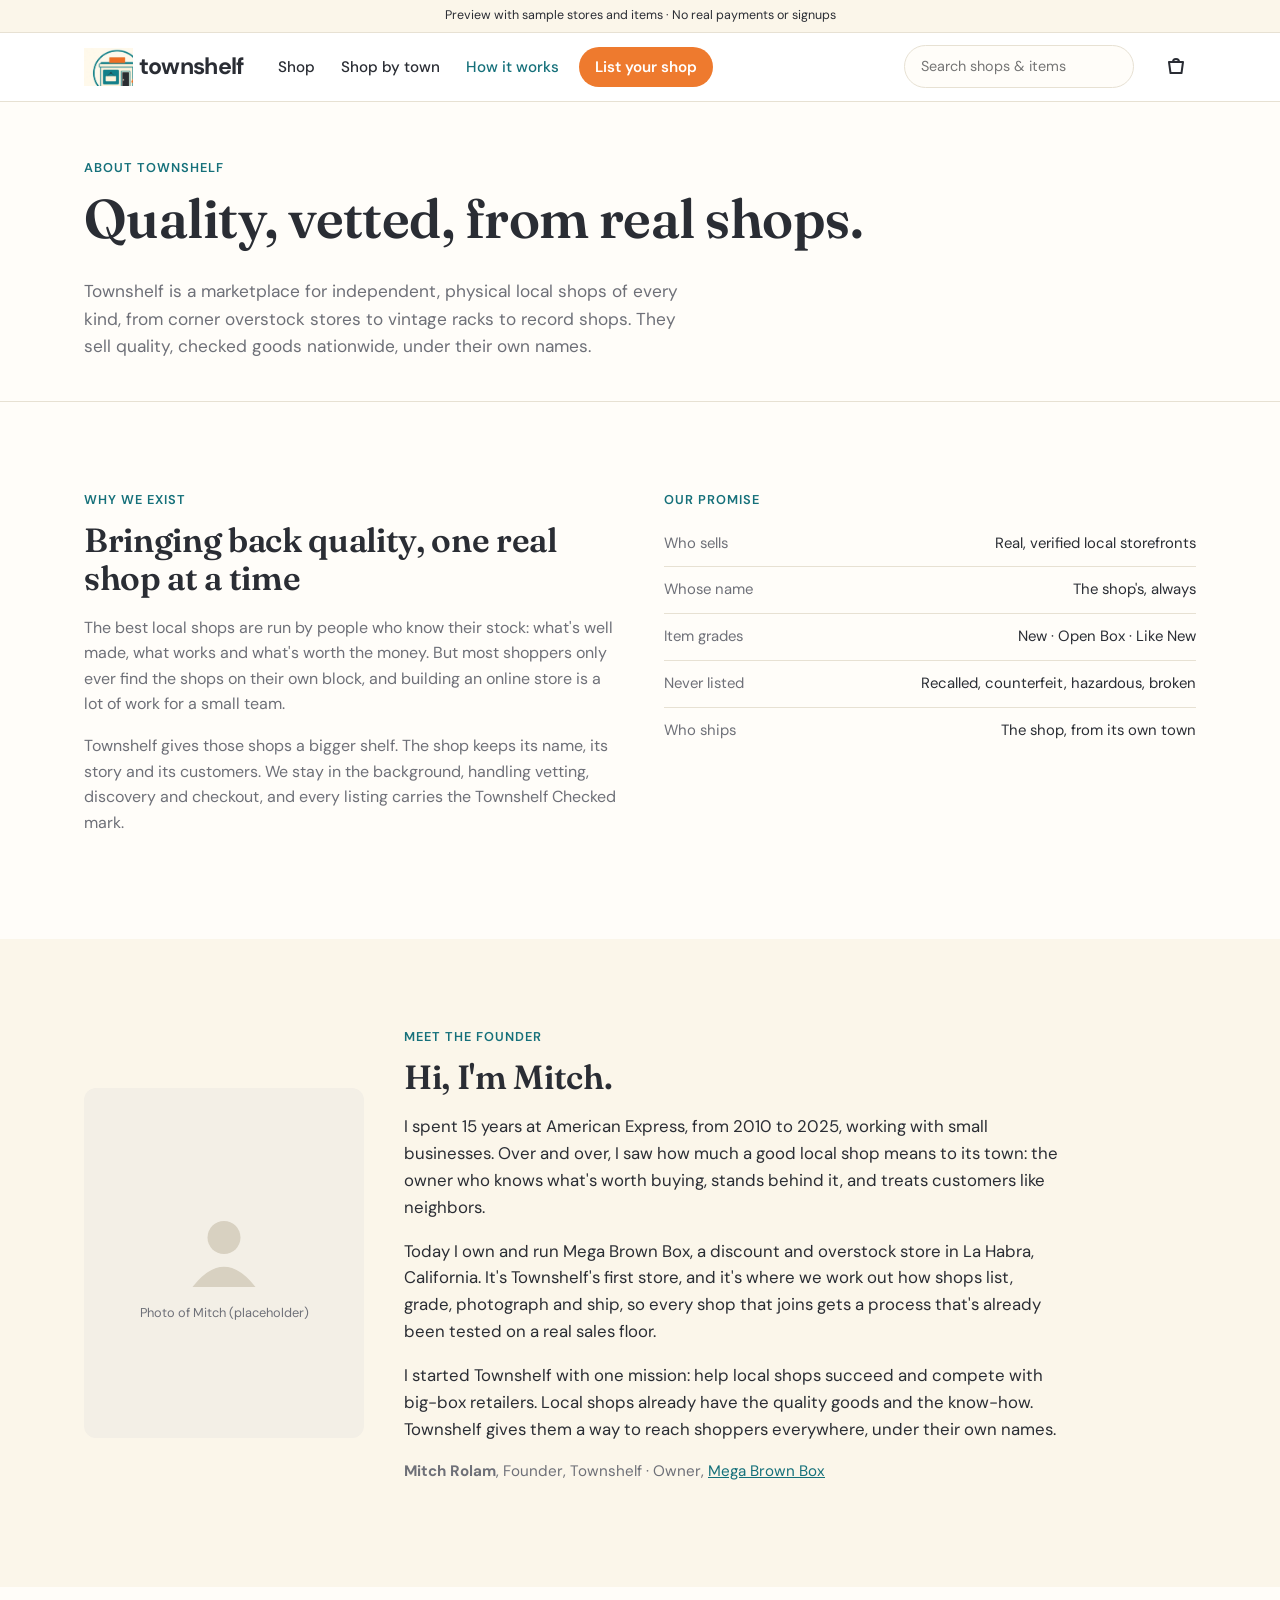
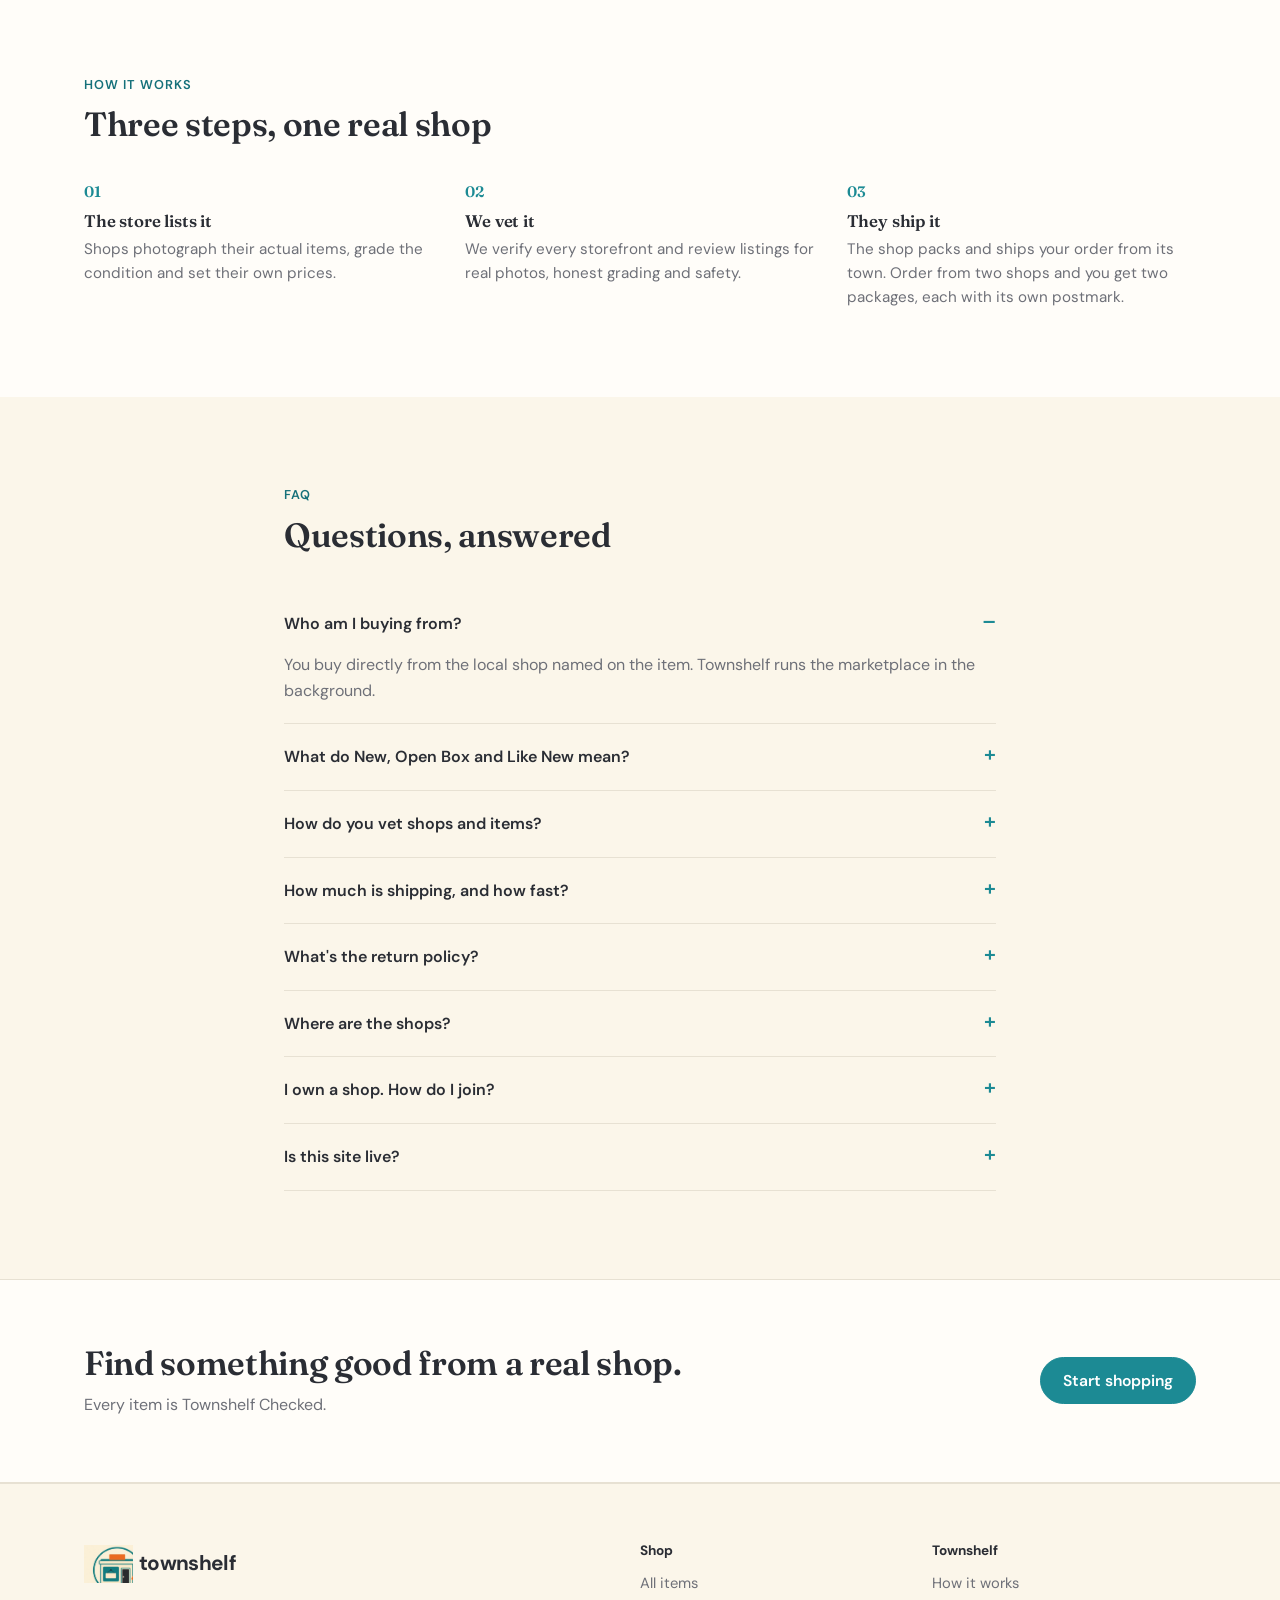
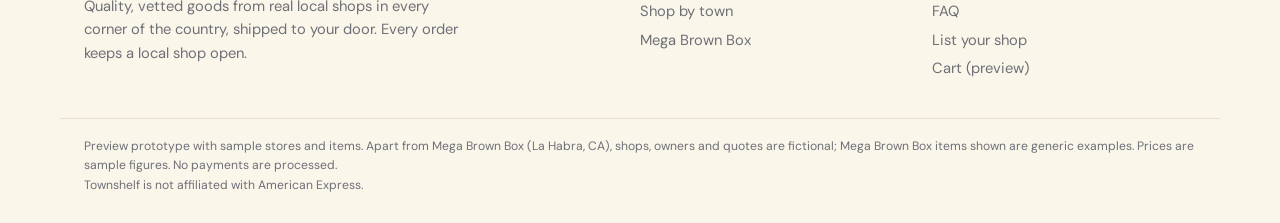
==== about.html @ 615aca7d "Townshelf clickable preview: static site with sample data, engagement features, docs" ====
<!doctype html><html lang="en"><head><title>About & how it works · Townshelf (preview)</title>
<meta charset="utf-8"><meta name="viewport" content="width=device-width,initial-scale=1">
<link rel="icon" href="favicon.png" type="image/png"><link rel="apple-touch-icon" href="assets/apple-touch-icon.png">
<link rel="stylesheet" href="css/style.css">
<script src="data/data.js"></script><script src="js/art.js"></script><script src="js/app.js"></script>
</head><body>
<div id="site-header"></div>
<main>
<div class="page-head"><div class="wrap"><div class="eyebrow">About Townshelf</div><h1>Quality, vetted, from real shops.</h1><p>Townshelf is a marketplace for independent, physical local shops of every kind, from corner overstock stores to vintage racks to record shops. They sell quality, checked goods nationwide, under their own names.</p></div></div>

<section><div class="wrap two-col">
  <div><div class="eyebrow">Why we exist</div><h2>Bringing back quality, one real shop at a time</h2>
  <p class="muted">The best local shops are run by people who know their stock: what's well made, what works and what's worth the money. But most shoppers only ever find the shops on their own block, and building an online store is a lot of work for a small team.</p>
  <p class="muted">Townshelf gives those shops a bigger shelf. The shop keeps its name, its story and its customers. We stay in the background, handling vetting, discovery and checkout, and every listing carries the Townshelf Checked mark.</p></div>
  <div><div class="eyebrow">Our promise</div>
    <ul class="facts">
      <li><span>Who sells</span><span>Real, verified local storefronts</span></li>
      <li><span>Whose name</span><span>The shop's, always</span></li>
      <li><span>Item grades</span><span>New · Open Box · Like New</span></li>
      <li><span>Never listed</span><span>Recalled, counterfeit, hazardous, broken</span></li>
      <li><span>Who ships</span><span>The shop, from its own town</span></li>
    </ul></div>
</div></section>

<section class="sec-cream" id="founder"><div class="wrap founder">
  <div class="founder-photo" role="img" aria-label="Photo placeholder for Mitch Rolam"><svg viewBox="0 0 120 120"><circle cx="60" cy="46" r="22" fill="#D8D1C1"/><path d="M18 112 Q60 58 102 112" fill="#D8D1C1"/></svg><span>Photo of Mitch (placeholder)</span></div>
  <div>
    <div class="eyebrow">Meet the founder</div>
    <h2>Hi, I'm Mitch.</h2>
    <p>I spent 15 years at American Express, from 2010 to 2025, working with small businesses. Over and over, I saw how much a good local shop means to its town: the owner who knows what's worth buying, stands behind it, and treats customers like neighbors.</p>
    <p>Today I own and run Mega Brown Box, a discount and overstock store in La Habra, California. It's Townshelf's first store, and it's where we work out how shops list, grade, photograph and ship, so every shop that joins gets a process that's already been tested on a real sales floor.</p>
    <p>I started Townshelf with one mission: help local shops succeed and compete with big-box retailers. Local shops already have the quality goods and the know-how. Townshelf gives them a way to reach shoppers everywhere, under their own names.</p>
    <p class="sig"><strong>Mitch Rolam</strong>, Founder, Townshelf · Owner, <a href="store.html?id=mega-brown-box">Mega Brown Box</a></p>
  </div>
</div></section>

<section><div class="wrap">
  <div class="sec-head"><div><div class="eyebrow">How it works</div><h2>Three steps, one real shop</h2></div></div>
  <div class="list-grid">
    <div><div class="num">01</div><h3>The store lists it</h3><p>Shops photograph their actual items, grade the condition and set their own prices.</p></div>
    <div><div class="num">02</div><h3>We vet it</h3><p>We verify every storefront and review listings for real photos, honest grading and safety.</p></div>
    <div><div class="num">03</div><h3>They ship it</h3><p>The shop packs and ships your order from its town. Order from two shops and you get two packages, each with its own postmark.</p></div>
  </div>
</div></section>

<section class="sec-cream" id="faq"><div class="wrap narrow">
  <div class="sec-head"><div><div class="eyebrow">FAQ</div><h2>Questions, answered</h2></div></div>
  <div class="faq">
    <details open><summary>Who am I buying from?</summary><p>You buy directly from the local shop named on the item. Townshelf runs the marketplace in the background.</p></details>
    <details><summary>What do New, Open Box and Like New mean?</summary><p><b>New:</b> unused, in original packaging. <b>Open Box:</b> box opened, never or barely used, complete and tested. <b>Like New:</b> returned or gently used, tested and cleaned, with no visible wear.</p></details>
    <details><summary>How do you vet shops and items?</summary><p>Every shop must be a real, physical storefront with a verifiable address and owner. Listings need real photos and honest grading. Recalled, counterfeit, hazardous and broken goods aren't allowed. Detailed verification steps: <span class="placeholder">[process TBD]</span></p></details>
    <details><summary>How much is shipping, and how fast?</summary><p>Each shop ships from its own town. Shipping prices and ship-by windows: <span class="placeholder">[TBD]</span></p></details>
    <details><summary>What's the return policy?</summary><p><span class="placeholder">[Returns policy TBD]</span></p></details>
    <details><summary>Where are the shops?</summary><p>All over the country. Townshelf is built for local shops in every town. We're onboarding our first shops now, starting with Mega Brown Box in La Habra, California.</p></details>
    <details><summary>I own a shop. How do I join?</summary><p>Head to <a href="list-your-shop.html">List your shop</a> and tell us about it. Fees and commission: <span class="placeholder">[pricing TBD]</span></p></details>
    <details><summary>Is this site live?</summary><p>Not yet. This is a clickable preview with sample shops and items. Apart from Mega Brown Box, the shops, owners and quotes are fictional, and Mega Brown Box items shown are generic examples. No payments or signups happen here.</p></details>
  </div>
</div></section>

<div class="cta"><div class="wrap cta-in"><div><h2 style="margin-bottom:.3em">Find something good from a real shop.</h2><p>Every item is Townshelf Checked.</p></div><div><a class="btn btn-primary" href="browse.html">Start shopping</a></div></div></div>
</main>
<div id="site-footer"></div>
<script>TS.chrome("about.html");</script>
</body></html>
---- css/style.css ----
/* Townshelf preview: calm, minimal theme.
   Teal = primary buttons, links, small accents. Orange = restrained accents: Checked mark, postmarks,
   hero accent underline, 'List your shop' CTA, how-we-vet icons/rules. No orange blocks. */
@font-face{font-family:"DM Sans";src:url(../fonts/DMSans.ttf) format("truetype");font-weight:100 1000;font-display:swap}
@font-face{font-family:"Fraunces";src:url(../fonts/Fraunces.ttf) format("truetype");font-weight:100 900;font-display:swap}
@font-face{font-family:"Outfit";src:url(../fonts/Outfit.ttf) format("truetype");font-weight:100 900;font-display:swap}
@font-face{font-family:"Young Serif";src:url(../fonts/YoungSerif.ttf) format("truetype");font-weight:400;font-display:swap}
@font-face{font-family:"Bricolage Grotesque";src:url(../fonts/Bricolage.ttf) format("truetype");font-weight:200 800;font-stretch:75% 100%;font-display:swap}
@font-face{font-family:"Work Sans";src:url(../fonts/WorkSans.ttf) format("truetype");font-weight:100 900;font-display:swap}
:root{--teal:#1C8A94;--teal-d:#15707A;--teal-l:#E7F2F2;--cream:#FBF6EA;--paper:#FFFDF9;--line:#E7E1D3;--orange:#EE7A2E;--ink:#2A2D34;--muted:#6E7078;--r:12px;
  --font-head:"DM Sans",system-ui,sans-serif;--font-body:"DM Sans",system-ui,sans-serif;--head-weight:700;--head-track:-.02em}
html[data-font="2"]{--font-head:"Fraunces",Georgia,serif;--font-body:"DM Sans",system-ui,sans-serif;--head-weight:600;--head-track:-.01em}
html[data-font="3"]{--font-head:"Outfit",system-ui,sans-serif;--font-body:"Work Sans",system-ui,sans-serif;--head-weight:600;--head-track:-.015em}
html[data-font="4"]{--font-head:"Young Serif",Georgia,serif;--head-weight:400;--head-track:-.015em}
html[data-font="5"]{--font-head:"Bricolage Grotesque",system-ui,sans-serif;--head-weight:700;--head-track:-.03em;--head-fvs:"opsz" 96}
html[data-font="6"]{--font-head:"Fraunces",Georgia,serif;--head-weight:650;--head-track:-.01em;--head-fvs:"SOFT" 100,"WONK" 1,"opsz" 144}
h1,h2,h3,.store-quote blockquote,.num,.store-logo.mono{font-variation-settings:var(--head-fvs,normal)}
*{box-sizing:border-box}
html{-webkit-text-size-adjust:100%}
body{margin:0;background:var(--paper);color:var(--ink);font:16px/1.6 var(--font-body)}
body.noscroll{overflow:hidden}
img{max-width:100%;display:block}
a{color:var(--teal-d)}
h1,h2,h3{font-family:var(--font-head);font-weight:var(--head-weight);letter-spacing:var(--head-track);line-height:1.15;margin:0 0 .5em}
h1{font-size:clamp(2rem,5vw,3.4rem)}
h2{font-size:clamp(1.5rem,3vw,2.1rem)}
h3{font-size:1.05rem}
p{margin:0 0 1em}
.wrap{max-width:1160px;margin:0 auto;padding:0 24px}
.narrow{max-width:760px}
.muted{color:var(--muted)}
.small{font-size:.85rem}
.eyebrow{font-size:.8rem;font-weight:600;letter-spacing:.08em;text-transform:uppercase;color:var(--teal-d);margin-bottom:10px}
section{padding:88px 0}
.sec-cream{background:var(--cream)}
.sec-head{display:flex;flex-wrap:wrap;justify-content:space-between;align-items:end;gap:12px 24px;margin-bottom:36px}
.sec-head h2{margin:0}
.sec-head p{margin:.4em 0 0;max-width:560px;color:var(--muted)}
.link-arrow{font-weight:600;text-decoration:none}
.link-arrow:hover{text-decoration:underline}
hr.rule{border:0;border-top:1px solid var(--line);margin:0}

/* banner + header */
.preview-banner{background:var(--cream);color:var(--ink);text-align:center;font-size:.78rem;padding:6px 12px;border-bottom:1px solid var(--line)}
.topbar{background:#fff;border-bottom:1px solid var(--line);position:sticky;top:0;z-index:40}
.topbar-in{display:flex;align-items:center;gap:22px;height:68px}
.brand{display:flex;align-items:center;gap:6px;text-decoration:none;color:var(--ink);font:700 1.45rem/1 "DM Sans",sans-serif;letter-spacing:-.03em}
.brand img{height:38px;width:auto;mix-blend-mode:multiply}
.mainnav{display:flex;gap:2px}
.mainnav a{color:var(--ink);text-decoration:none;font-weight:500;padding:8px 12px;border-radius:8px;font-size:.95rem}
.mainnav a:hover,.mainnav a.active{color:var(--teal-d)}
.topsearch{margin-left:auto}
.topsearch input{border:1px solid var(--line);border-radius:999px;padding:9px 16px;font:inherit;font-size:.9rem;background:var(--paper);width:230px}
.cartbtn{position:relative;color:var(--ink);display:flex;padding:8px}
.cart-count{position:absolute;top:1px;right:-1px;background:var(--teal);color:#fff;font-size:.68rem;font-weight:700;min-width:18px;height:18px;border-radius:9px;display:flex;align-items:center;justify-content:center}
.menubtn{display:none;background:none;border:0;padding:8px;cursor:pointer}
.menubtn span{display:block;width:22px;height:2px;background:var(--ink);margin:5px 0}
@media (max-width:980px){
  .topsearch{display:none}.menubtn{display:block}.cartbtn{margin-left:auto}
  .mainnav{display:none;position:absolute;top:68px;left:0;right:0;background:#fff;flex-direction:column;padding:8px 24px 16px;border-bottom:1px solid var(--line)}
  .mainnav.open{display:flex}
}

/* buttons, tags, marks */
.btn{display:inline-flex;align-items:center;justify-content:center;gap:8px;font:600 .98rem var(--font-body);padding:12px 22px;border-radius:999px;border:1px solid var(--ink);text-decoration:none;cursor:pointer;color:var(--ink);background:transparent;transition:background .15s,color .15s}
.btn:hover{background:var(--ink);color:#fff}
.btn-primary{background:var(--teal);border-color:var(--teal);color:#fff}
.btn-primary:hover{background:var(--teal-d);border-color:var(--teal-d)}
.btn-ghost{border-color:var(--line)}
.btn-ghost:hover{background:var(--cream);color:var(--ink)}
.btn[disabled]{opacity:.45;cursor:not-allowed}
.tag{display:inline-block;font-size:.72rem;color:var(--muted);border:1px solid var(--line);border-radius:6px;padding:1px 7px;margin:0 4px 0 0;vertical-align:middle;background:#fff}
.store-card .tag{margin-top:10px;align-self:flex-start}
.cond{display:inline-block;font-size:.72rem;font-weight:600;color:var(--ink);border:1px solid #CFC8B8;border-radius:6px;padding:1px 7px;margin:0 4px 0 0;vertical-align:middle;background:#fff;letter-spacing:.02em}
.verified{font-size:.85rem;color:var(--muted)}
.verified::before{content:"✓ ";color:var(--teal);font-weight:700}
.tchecked{display:inline-flex;align-items:center;gap:6px;font-weight:600;font-size:.85rem;color:var(--ink);white-space:nowrap;vertical-align:middle}
.tchecked.sm{font-size:.75rem;gap:5px;margin-top:8px}
.store-card-foot .tchecked.sm{margin-top:0}
.ships-from{display:inline-flex;align-items:center;gap:5px;font-size:.8rem;color:var(--muted)}
.placeholder{background:#FFF7D6;border:1px dashed #C9A72C;border-radius:4px;padding:0 6px;font-size:.85em;color:#6A5500;white-space:nowrap}

/* hero */
.hero{padding:72px 0 88px}
.hero-grid{display:grid;gap:44px;align-items:center}
@media (min-width:900px){.hero-grid{grid-template-columns:1fr 1fr}}
.hero-kicker{display:inline-flex;align-items:center;gap:8px;font-weight:600;font-size:.95rem;margin-bottom:18px}
.hero .lead{font-size:1.15rem;color:var(--muted);max-width:500px;margin-bottom:28px}
.hero .btns{display:flex;flex-wrap:wrap;gap:14px;align-items:center}
.hero-photos{display:grid;grid-template-columns:1.3fr 1fr;grid-template-rows:1fr 1fr;gap:12px;aspect-ratio:5/4}
.hero-photos>*{border-radius:var(--r);overflow:hidden;display:block;position:relative;background:#F3EFE6}
.hero-photos>*:first-child{grid-row:1/3}
.hp-slot{transition:opacity .45s ease}
.hp-slot.fade{opacity:0}
.hp-tile{display:block;width:100%;height:100%;position:relative}
.hero-photos .art{width:100%;height:100%;object-fit:cover}
.hero-photos a span{position:absolute;left:10px;bottom:10px;background:rgba(255,255,255,.92);font-size:.75rem;padding:3px 9px;border-radius:999px;color:var(--ink)}
.caption{font-size:.75rem;color:var(--muted);margin-top:8px}

/* vet */
.vet-flow{display:flex;flex-wrap:wrap;gap:8px 12px;align-items:center;font-weight:600;margin:0 0 36px;color:var(--ink)}
.vet-flow i{font-style:normal;color:var(--muted);font-weight:400}
.vet-grid{display:grid;gap:32px}
@media (min-width:700px){.vet-grid{grid-template-columns:repeat(2,1fr)}}
@media (min-width:1000px){.vet-grid{grid-template-columns:repeat(4,1fr)}}
.vet svg{width:28px;height:28px;margin-bottom:12px}
.vet h3{margin-bottom:.35em}
.vet p{color:var(--muted);font-size:.95rem;margin:0}
.fine{font-size:.85rem;color:var(--muted);margin-top:32px}

/* grids + cards */
.grid{display:grid;gap:28px 20px;grid-template-columns:repeat(2,1fr)}
@media (min-width:760px){.grid{grid-template-columns:repeat(3,1fr)}}
@media (min-width:1060px){.grid.g4{grid-template-columns:repeat(4,1fr)}}
.item-card{text-decoration:none;color:var(--ink);display:flex;flex-direction:column}
.item-img{border-radius:var(--r);overflow:hidden;background:#F3EFE6}
.item-img .art{width:100%;aspect-ratio:1;display:block;transition:transform .3s}
.item-card:hover .art{transform:scale(1.03)}
.item-body{padding:12px 2px 0}
.item-meta{min-height:22px}
.item-body h3{font-family:var(--font-body);font-size:.95rem;font-weight:600;letter-spacing:0;margin:.4em 0 .2em;line-height:1.35}
.item-card:hover h3{color:var(--teal-d)}
.item-store{font-size:.82rem;color:var(--muted)}
.item-price{font-weight:600;margin-top:4px}
.item-price small{font-weight:400;font-size:.72rem;color:var(--muted)}
.store-grid{display:grid;gap:20px}
@media (min-width:700px){.store-grid{grid-template-columns:repeat(2,1fr)}}
@media (min-width:1060px){.store-grid{grid-template-columns:repeat(3,1fr)}}
.store-card{background:#fff;border:1px solid var(--line);border-radius:var(--r);padding:22px;text-decoration:none;color:var(--ink);display:flex;flex-direction:column;transition:border-color .15s}
.store-card:hover{border-color:var(--teal)}
.store-card-top{display:flex;gap:14px;align-items:center;margin-bottom:12px}
.store-card h3{margin:0 0 2px}
.store-card p{color:var(--muted);font-size:.95rem;margin-bottom:14px}
.store-card-foot{margin-top:auto;display:flex;justify-content:space-between;align-items:center}
.store-logo{border-radius:50%;object-fit:cover;background:#fff;flex:none;border:1px solid var(--line)}
.store-logo.mono{display:inline-flex;align-items:center;justify-content:center;background:var(--cream);color:var(--ink);font-weight:700;font-family:var(--font-head)}

/* map */
.map-wrap{display:grid;gap:36px;align-items:center}
@media (min-width:960px){.map-wrap{grid-template-columns:1.7fr 1fr}}
.usmap{width:100%;height:auto;overflow:visible}
.usmap .soon{fill:#D8D1C1}
.usmap .pin:hover path{fill:var(--teal-d)}
.pin-town{font:500 15px var(--font-body);fill:var(--ink)}
.town-list{display:flex;flex-wrap:wrap;gap:8px;margin-top:16px}
.town-chip{font-size:.88rem;border:1px solid var(--line);border-radius:999px;padding:6px 14px;text-decoration:none;color:var(--ink);background:#fff}
.town-chip:hover{border-color:var(--teal);color:var(--teal-d)}
.near-form{display:flex;gap:8px;margin:18px 0 6px;flex-wrap:wrap}
.near-form input{flex:1;min-width:150px;border:1px solid var(--line);border-radius:999px;padding:11px 16px;font:inherit;background:#fff}
.legend{font-size:.8rem;color:var(--muted);margin-top:14px}
.legend i{display:inline-block;width:9px;height:9px;border-radius:50%;background:#D8D1C1;margin-right:6px}
@media (max-width:640px){.pin-town{font-size:26px}}

/* founder */
.founder{display:grid;gap:40px;align-items:center}
@media (min-width:820px){.founder{grid-template-columns:280px 1fr}}
.founder-photo{width:100%;max-width:280px;aspect-ratio:4/5;border-radius:var(--r);background:#F3EFE6;display:flex;flex-direction:column;align-items:center;justify-content:center;gap:10px;margin:0 auto}
.founder-photo svg{width:90px}
.founder-photo span{font-size:.8rem;color:var(--muted);text-align:center}
.founder p{font-size:1.05rem;max-width:660px}
.sig{font-size:.95rem!important;color:var(--muted)}

/* CTA */
.cta{border-top:1px solid var(--line);border-bottom:1px solid var(--line);padding:64px 0}
.cta-in{display:grid;gap:24px;align-items:center}
@media (min-width:860px){.cta-in{grid-template-columns:1.5fr auto}}
.cta p{color:var(--muted);margin:0}

/* chat (small) */
.chat{border:1px solid var(--line);border-radius:var(--r);max-width:520px;background:#fff;padding:16px 18px}
.chat-head{display:flex;justify-content:space-between;align-items:center;gap:10px;margin-bottom:10px;font-weight:600;font-size:.95rem}
.soon-pill{font-size:.7rem;font-weight:600;color:var(--muted);border:1px solid var(--line);border-radius:999px;padding:2px 9px}
.chat-input{display:flex;gap:8px}
.chat-input input{flex:1;border:1px solid var(--line);border-radius:999px;padding:9px 14px;font:inherit;font-size:.9rem;background:var(--paper)}
.chat .btn{padding:8px 16px;font-size:.88rem}

/* page header */
.page-head{padding:56px 0 40px;border-bottom:1px solid var(--line)}
.page-head p{color:var(--muted);max-width:620px;margin:0;font-size:1.08rem}

/* browse */
.browse{display:grid;gap:32px;padding:40px 0 88px}
@media (min-width:900px){.browse{grid-template-columns:230px 1fr}}
.filters{align-self:start}
@media (min-width:900px){.filters{position:sticky;top:96px}}
.filters label{display:block;font-weight:600;font-size:.82rem;margin:16px 0 6px}
.filters label:first-child{margin-top:0}
.filters select,.filters input[type=search]{width:100%;padding:9px 11px;border:1px solid var(--line);border-radius:8px;font:inherit;font-size:.92rem;background:#fff}
.filters .checks label{font-weight:400;display:flex;gap:8px;align-items:center;margin:6px 0;font-size:.92rem}
.result-bar{display:flex;justify-content:space-between;align-items:center;margin-bottom:20px;gap:10px;flex-wrap:wrap}
.empty{border:1px dashed var(--line);border-radius:var(--r);padding:40px;text-align:center}

/* store page */
.store-head{padding:56px 0 44px;border-bottom:1px solid var(--line)}
.store-head-in{display:grid;gap:24px;align-items:center}
@media (min-width:800px){.store-head-in{grid-template-columns:auto 1fr auto}}
.store-head h1{margin:.1em 0 .25em}
.store-head .loc{color:var(--muted);font-size:.95rem}
.store-head .marks{display:flex;flex-wrap:wrap;gap:16px;align-items:center;margin-top:6px}
.store-head .postmark{width:150px}
.store-cols{display:grid;gap:48px;padding-top:56px;padding-bottom:24px}
@media (min-width:900px){.store-cols{grid-template-columns:1.3fr 1fr}}
.store-quote{border-left:3px solid var(--teal);padding:4px 0 4px 18px;margin:22px 0}
.store-quote blockquote{margin:0 0 6px;font-family:var(--font-head);font-size:1.2rem;line-height:1.45}
.facts{list-style:none;padding:0;margin:0}
.facts li{display:flex;justify-content:space-between;gap:14px;padding:11px 0;border-bottom:1px solid var(--line);font-size:.93rem}
.facts li:last-child{border:0}
.facts span:first-child{color:var(--muted)}
.store-photos{display:grid;grid-template-columns:repeat(3,1fr);gap:10px;margin-top:24px}
.store-photos div{aspect-ratio:4/3;border-radius:10px;background:#F3EFE6;display:flex;align-items:center;justify-content:center;text-align:center;font-size:.75rem;color:var(--muted);padding:6px}

/* item page */
.crumbs{font-size:.85rem;padding:20px 0 24px;color:var(--muted)}
.crumbs a{color:var(--muted)}
.item-layout{display:grid;gap:48px;padding-bottom:88px}
@media (min-width:900px){.item-layout{grid-template-columns:1.1fr 1fr}.item-layout>div:first-child{position:sticky;top:96px;align-self:start}}
.gallery-main{position:relative;border-radius:var(--r);overflow:hidden;background:#F3EFE6}
.gallery-main .art{width:100%;aspect-ratio:1;display:block}
.photo-note{position:absolute;left:12px;top:12px;background:rgba(255,255,255,.92);color:var(--muted);font-size:.72rem;padding:3px 10px;border-radius:999px}
.shot-label{position:absolute;left:12px;bottom:12px;background:rgba(255,255,255,.92);font-weight:600;font-size:.75rem;padding:3px 10px;border-radius:999px}
.thumbs{display:grid;grid-template-columns:repeat(5,1fr);gap:8px;margin-top:10px}
.thumbs button{padding:0;border:1px solid transparent;border-radius:8px;overflow:hidden;cursor:pointer;background:#F3EFE6;position:relative;opacity:.75}
.thumbs button.on{opacity:1;border-color:var(--teal);box-shadow:0 0 0 1px var(--teal)}
.thumbs .art{width:100%;aspect-ratio:1;display:block}
.thumbs button small{position:absolute;left:0;right:0;bottom:0;background:rgba(255,255,255,.85);color:var(--ink);font-size:.6rem;padding:1px 0;text-align:center}
.art.v1>*:not(rect:first-child){transform:scaleX(-1);transform-origin:50% 50%}
.art.v3>*:not(rect:first-child){transform:scale(.55) rotate(-8deg);transform-origin:50% 50%}
.art.v4>*:not(rect:first-child){transform:scale(.6) translate(-25%,5%);transform-origin:50% 50%}
.art.v2>*:not(rect:first-child){transform:scale(1.9);transform-origin:40% 45%}
.buy h1{font-size:clamp(1.6rem,3.2vw,2.2rem);margin-top:.35em}
.buy .price{font-size:1.7rem;font-weight:600;margin:.1em 0 .4em}
.buy .price small{font-size:.8rem;color:var(--muted);font-weight:400}
.retail{font-size:.88rem;color:var(--muted);margin-left:10px;font-weight:400}
.cond-explain{font-size:.9rem;color:var(--muted);margin:0 0 14px}
.lt-sec{border-top:1px solid var(--line);padding:18px 0}
.lt-sec h3{font-family:var(--font-body);font-size:.78rem;text-transform:uppercase;letter-spacing:.08em;color:var(--muted);font-weight:600;margin:0 0 10px}
.incl{display:grid;gap:12px}
@media (min-width:520px){.incl{grid-template-columns:1fr 1fr}}
.incl ul{margin:0;padding:0;list-style:none;font-size:.95rem}
.incl li{padding:2px 0}
.incl .yes li::before{content:"✓  ";color:var(--teal)}
.incl .no li::before{content:"–  ";color:var(--muted)}
.sold-by{display:flex;align-items:center;gap:12px;border-top:1px solid var(--line);padding:18px 0;text-decoration:none;color:var(--ink)}
.sold-by small{display:block;color:var(--muted);font-size:.8rem}
.sold-by:hover strong{color:var(--teal-d)}
.ship-row{display:flex;align-items:center;gap:16px}
.ship-row .postmark{width:110px;flex:none}
.support-note{font-size:.88rem;color:var(--muted)}

/* drawer */
.drawer{position:fixed;inset:0;z-index:100;pointer-events:none}
.drawer-scrim{position:absolute;inset:0;background:rgba(42,45,52,.35);opacity:0;transition:.2s}
.drawer-panel{position:absolute;right:0;top:0;bottom:0;width:min(400px,92vw);background:#fff;transform:translateX(100%);transition:.25s;display:flex;flex-direction:column;padding:22px;box-shadow:-8px 0 30px rgba(0,0,0,.08)}
.drawer.open{pointer-events:auto}
.drawer.open .drawer-scrim{opacity:1}
.drawer.open .drawer-panel{transform:none}
.drawer-head{display:flex;justify-content:space-between;align-items:center;font-size:1.05rem}
.drawer-head button{background:none;border:0;font-size:1.2rem;cursor:pointer;color:var(--muted)}
.preview-pill{font-size:.78rem;color:var(--muted);border:1px solid var(--line);border-radius:999px;padding:3px 12px;align-self:flex-start;margin:12px 0}
.drawer-body{flex:1;overflow:auto}
.drawer-foot{display:grid;gap:8px}
.mini-line{display:grid;grid-template-columns:56px 1fr auto;gap:12px;align-items:center;padding:12px 0;border-bottom:1px solid var(--line);font-size:.9rem}
.mini-img{width:56px;height:56px;border-radius:8px;overflow:hidden;background:#F3EFE6}
.mini-img .art{width:100%;height:100%}
.mini-sub{display:flex;justify-content:space-between;padding:14px 0 4px}

/* cart */
.preview-warning{border:1px solid var(--line);background:var(--cream);border-radius:var(--r);padding:12px 16px;font-size:.92rem;margin:28px 0 8px}
.preview-warning strong{color:var(--ink)}
.cart-layout{display:grid;gap:40px;padding-bottom:88px}
@media (min-width:900px){.cart-layout{grid-template-columns:1.5fr 1fr}}
.cart-group{border:1px solid var(--line);border-radius:var(--r);margin-bottom:16px;background:#fff}
.cart-group-head{padding:12px 18px;display:flex;justify-content:space-between;align-items:center;gap:8px;flex-wrap:wrap;border-bottom:1px solid var(--line);font-weight:600;font-size:.92rem}
.cart-line{display:grid;grid-template-columns:72px 1fr auto;gap:14px;padding:16px 18px;align-items:center;border-bottom:1px solid var(--line)}
.cart-line:last-child{border:0}
.cart-line .mini-img{width:72px;height:72px}
.qty{display:inline-flex;align-items:center;border:1px solid var(--line);border-radius:999px;overflow:hidden;margin-top:6px}
.qty button{background:#fff;border:0;width:30px;height:28px;cursor:pointer;font-size:1rem}
.qty span{min-width:26px;text-align:center;font-size:.9rem}
.panel{border:1px solid var(--line);border-radius:var(--r);padding:24px;background:#fff}
.summary .row{display:flex;justify-content:space-between;padding:6px 0;gap:10px}
.summary .total{border-top:1px solid var(--line);margin-top:8px;padding-top:12px;font-weight:600}
.fake-field{display:block;margin:12px 0}
.fake-field span{display:block;font-size:.8rem;font-weight:600;margin-bottom:4px}
.fake-field input{width:100%;border:1px solid var(--line);border-radius:8px;padding:10px;background:#F7F5F0;font:inherit}

/* forms */
.form label{display:block;font-weight:600;font-size:.85rem;margin:16px 0 6px}
.form input,.form select,.form textarea{width:100%;border:1px solid var(--line);border-radius:8px;padding:11px 13px;font:inherit;background:#fff}
.form input:focus,.form select:focus,.form textarea:focus,.filters select:focus,.filters input:focus{outline:2px solid var(--teal);outline-offset:0;border-color:var(--teal)}
.form .row2{display:grid;gap:0 16px}
@media (min-width:600px){.form .row2{grid-template-columns:1fr 1fr}}
.thanks{display:none;padding:24px 0}
.thanks.show{display:block}
.list-grid{display:grid;gap:36px 32px}
@media (min-width:760px){.list-grid{grid-template-columns:repeat(3,1fr)}}
.list-grid h3{margin-bottom:.3em}
.list-grid p{color:var(--muted);margin:0;font-size:.95rem}
.num{font-family:var(--font-head);font-weight:600;color:var(--teal);font-size:.95rem;margin-bottom:8px}
.standards{list-style:none;padding:0;margin:0;display:grid;gap:0 40px}
@media (min-width:760px){.standards{grid-template-columns:1fr 1fr}}
.standards li{display:flex;gap:12px;padding:14px 0;border-bottom:1px solid var(--line)}
.standards li b{display:block;font-weight:600}
.standards li span.t{color:var(--muted);font-size:.93rem}
.standards .ok{color:var(--teal);font-weight:700;flex:none;width:18px}
.standards .no{color:var(--muted);font-weight:700;flex:none;width:18px}
.two-col{display:grid;gap:48px}
@media (min-width:900px){.two-col{grid-template-columns:1fr 1fr}}

/* FAQ */
.faq details{border-bottom:1px solid var(--line);padding:4px 0}
.faq summary{cursor:pointer;font-weight:600;padding:16px 0;list-style:none;display:flex;justify-content:space-between;gap:10px}
.faq summary::-webkit-details-marker{display:none}
.faq summary::after{content:"+";color:var(--teal);font-size:1.3rem;line-height:1}
.faq details[open] summary::after{content:"–"}
.faq details p{color:var(--muted)}

/* footer */
.footer{background:var(--cream);color:var(--ink);padding:56px 0 28px;border-top:1px solid var(--line)}
.footer-grid{display:grid;gap:28px}
@media (min-width:760px){.footer-grid{grid-template-columns:2fr 1fr 1fr}}
.footer h4{margin:0 0 10px;font-size:.85rem}
.footer a{display:block;color:var(--muted);text-decoration:none;margin:5px 0;font-size:.92rem}
.footer a:hover{color:var(--teal-d)}
.footer p{color:var(--muted);font-size:.92rem;max-width:380px}
.footer a.brand-foot{display:flex;color:var(--ink);margin-bottom:12px;font-size:1.3rem}
.footer-note{border-top:1px solid var(--line);margin-top:32px;padding-top:18px;font-size:.76rem;color:var(--muted)}
.drawer:not(.open) .drawer-panel{box-shadow:none}
@media (max-width:819px){.founder-photo{max-width:200px}}

/* restrained orange accents */
.accent{white-space:nowrap;background:linear-gradient(transparent 78%,rgba(238,122,46,.85) 78%,rgba(238,122,46,.85) 90%,transparent 90%);padding:0 .04em}
.btn-orange{background:var(--orange);border-color:var(--orange);color:#fff}
.btn-orange:hover{background:#D9661C;border-color:#D9661C;color:#fff}
.mainnav a.nav-cta{background:var(--orange);color:#fff;border-radius:999px;padding:8px 16px;margin-left:6px;font-weight:600}
.mainnav a.nav-cta:hover,.mainnav a.nav-cta.active{background:#D9661C;color:#fff}
@media (max-width:980px){.mainnav a.nav-cta{align-self:flex-start;margin:6px 0 0}}
.vet{border-top:2px solid var(--orange);padding-top:20px}
.item-card .ships-from{margin-top:2px}

/* ---------- engagement (calm) ---------- */
/* scroll reveal */
.reveal{opacity:0;transform:translateY(14px);transition:opacity .6s ease,transform .6s ease}
.reveal.in{opacity:1;transform:none}
/* hover lift */
.item-card,.store-card,.strip-card{transition:transform .2s ease,box-shadow .2s ease,border-color .15s}
.item-card:hover{transform:translateY(-4px)}
.item-card:hover .item-img{box-shadow:0 10px 24px rgba(42,45,52,.10)}
.store-card:hover,.strip-card:hover{transform:translateY(-3px);box-shadow:0 10px 24px rgba(42,45,52,.08)}
.item-img{transition:box-shadow .2s ease}
/* underline draws in */
.accent{background-size:0% 100%;background-repeat:no-repeat;animation:drawline .9s .35s ease-out forwards}
@keyframes drawline{to{background-size:100% 100%}}
/* category chips */
.chips-row{display:flex;gap:8px;overflow-x:auto;padding:2px 2px 10px;margin:-8px 0 26px;scrollbar-width:thin}
.chip{flex:none;font-size:.88rem;border:1px solid var(--line);border-radius:999px;padding:7px 15px;text-decoration:none;color:var(--ink);background:#fff;transition:border-color .15s,color .15s,background .15s;white-space:nowrap}
.chip:hover{border-color:var(--teal);color:var(--teal-d)}
.chip.on{background:var(--ink);border-color:var(--ink);color:#fff}
/* recently checked strip */
.strip{display:grid;grid-auto-flow:column;grid-auto-columns:minmax(220px,240px);gap:16px;overflow-x:auto;scroll-snap-type:x mandatory;padding:4px 2px 14px;scrollbar-width:thin}
.strip-card{scroll-snap-align:start;background:#fff;border:1px solid var(--line);border-radius:var(--r);overflow:hidden;text-decoration:none;color:var(--ink);display:flex;flex-direction:column}
.strip-img{background:#F3EFE6}
.strip-img .art{width:100%;aspect-ratio:4/3;display:block}
.strip-body{padding:12px 14px 14px}
.strip-date{display:flex;align-items:center;gap:5px;font-size:.72rem;font-weight:600;color:var(--orange);margin-bottom:4px}
.strip-title{font-weight:600;font-size:.9rem;line-height:1.35;margin-bottom:4px;display:-webkit-box;-webkit-line-clamp:2;-webkit-box-orient:vertical;overflow:hidden}
/* shop of the week */
.spotlight{display:grid;gap:40px;align-items:center}
@media (min-width:960px){.spotlight{grid-template-columns:1fr 1.25fr}}
.sp-name{display:flex;gap:14px;align-items:center;margin-bottom:16px}
.sp-text p{color:var(--muted)}
.sp-items{display:grid;grid-template-columns:repeat(3,1fr);gap:16px}
@media (max-width:600px){.sp-items{grid-template-columns:repeat(2,1fr)}.sp-items>*:nth-child(3){display:none}}
/* map pins pulse + mini card */
.map-box{position:relative}
.usmap .pin{cursor:pointer;outline:none}
.usmap .pin .pulse{fill:var(--teal);opacity:0;transform-box:fill-box;transform-origin:center;animation:pinpulse 3.2s ease-out infinite}
.usmap .pin:focus-visible path,.usmap .pin.on path{fill:var(--teal-d)}
.usmap .pin:focus-visible .pin-town,.usmap .pin.on .pin-town{font-weight:700}
@keyframes pinpulse{0%{opacity:.35;transform:scale(.6)}70%{opacity:0;transform:scale(2.6)}100%{opacity:0;transform:scale(2.6)}}
.map-card{position:absolute;z-index:5;width:240px;background:#fff;border:1px solid var(--line);border-radius:var(--r);box-shadow:0 12px 30px rgba(42,45,52,.12);padding:14px 16px;animation:cardin .18s ease-out}
.map-card[hidden]{display:none}
.mc-top{display:flex;gap:10px;align-items:center}
.mc-link{display:block;margin-top:10px;font-weight:600;text-decoration:none}
@keyframes cardin{from{opacity:0;transform:translateY(4px)}to{opacity:1;transform:none}}
/* reduced motion: no animation, everything visible */
@media (prefers-reduced-motion: reduce){
  *,*::before,*::after{animation:none!important;transition:none!important;scroll-behavior:auto!important}
  .reveal{opacity:1!important;transform:none!important}
  .accent{background-size:100% 100%}
  .usmap .pin .pulse{display:none}
}
.browse>*{min-width:0}
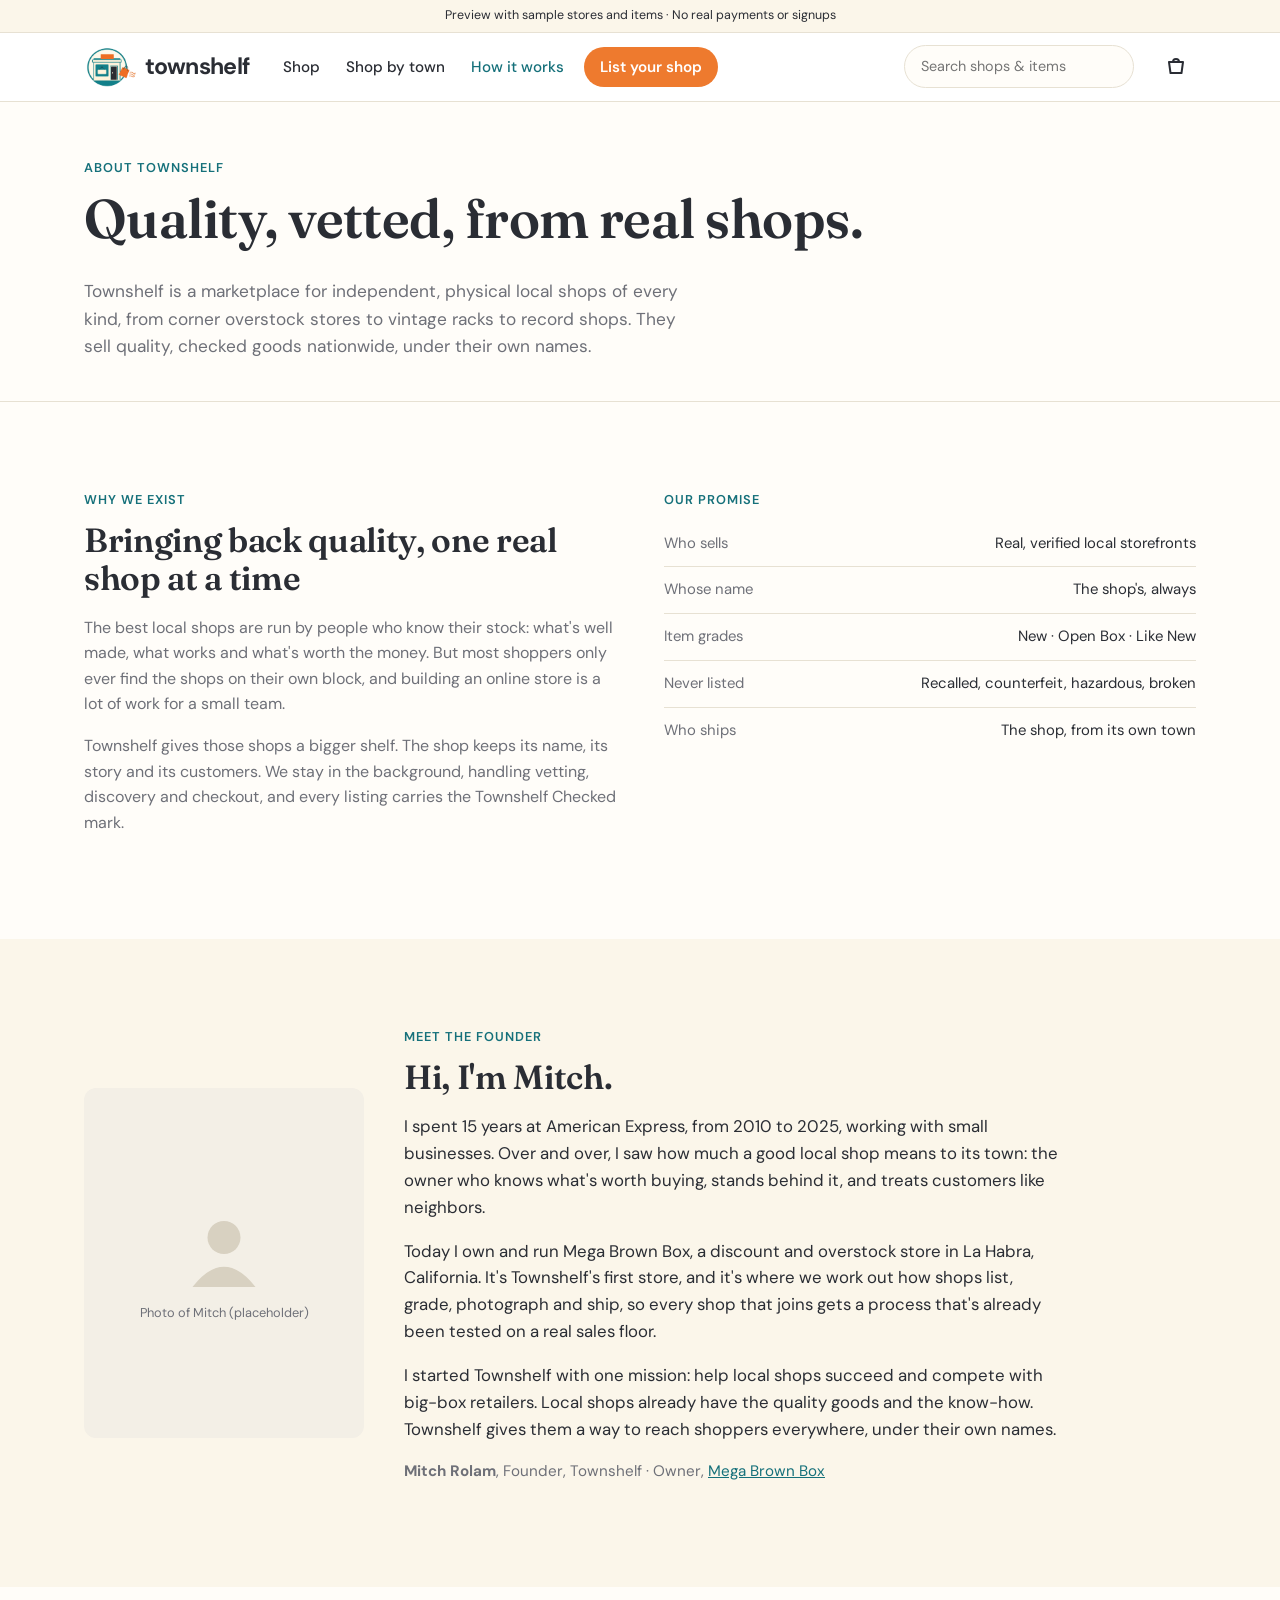
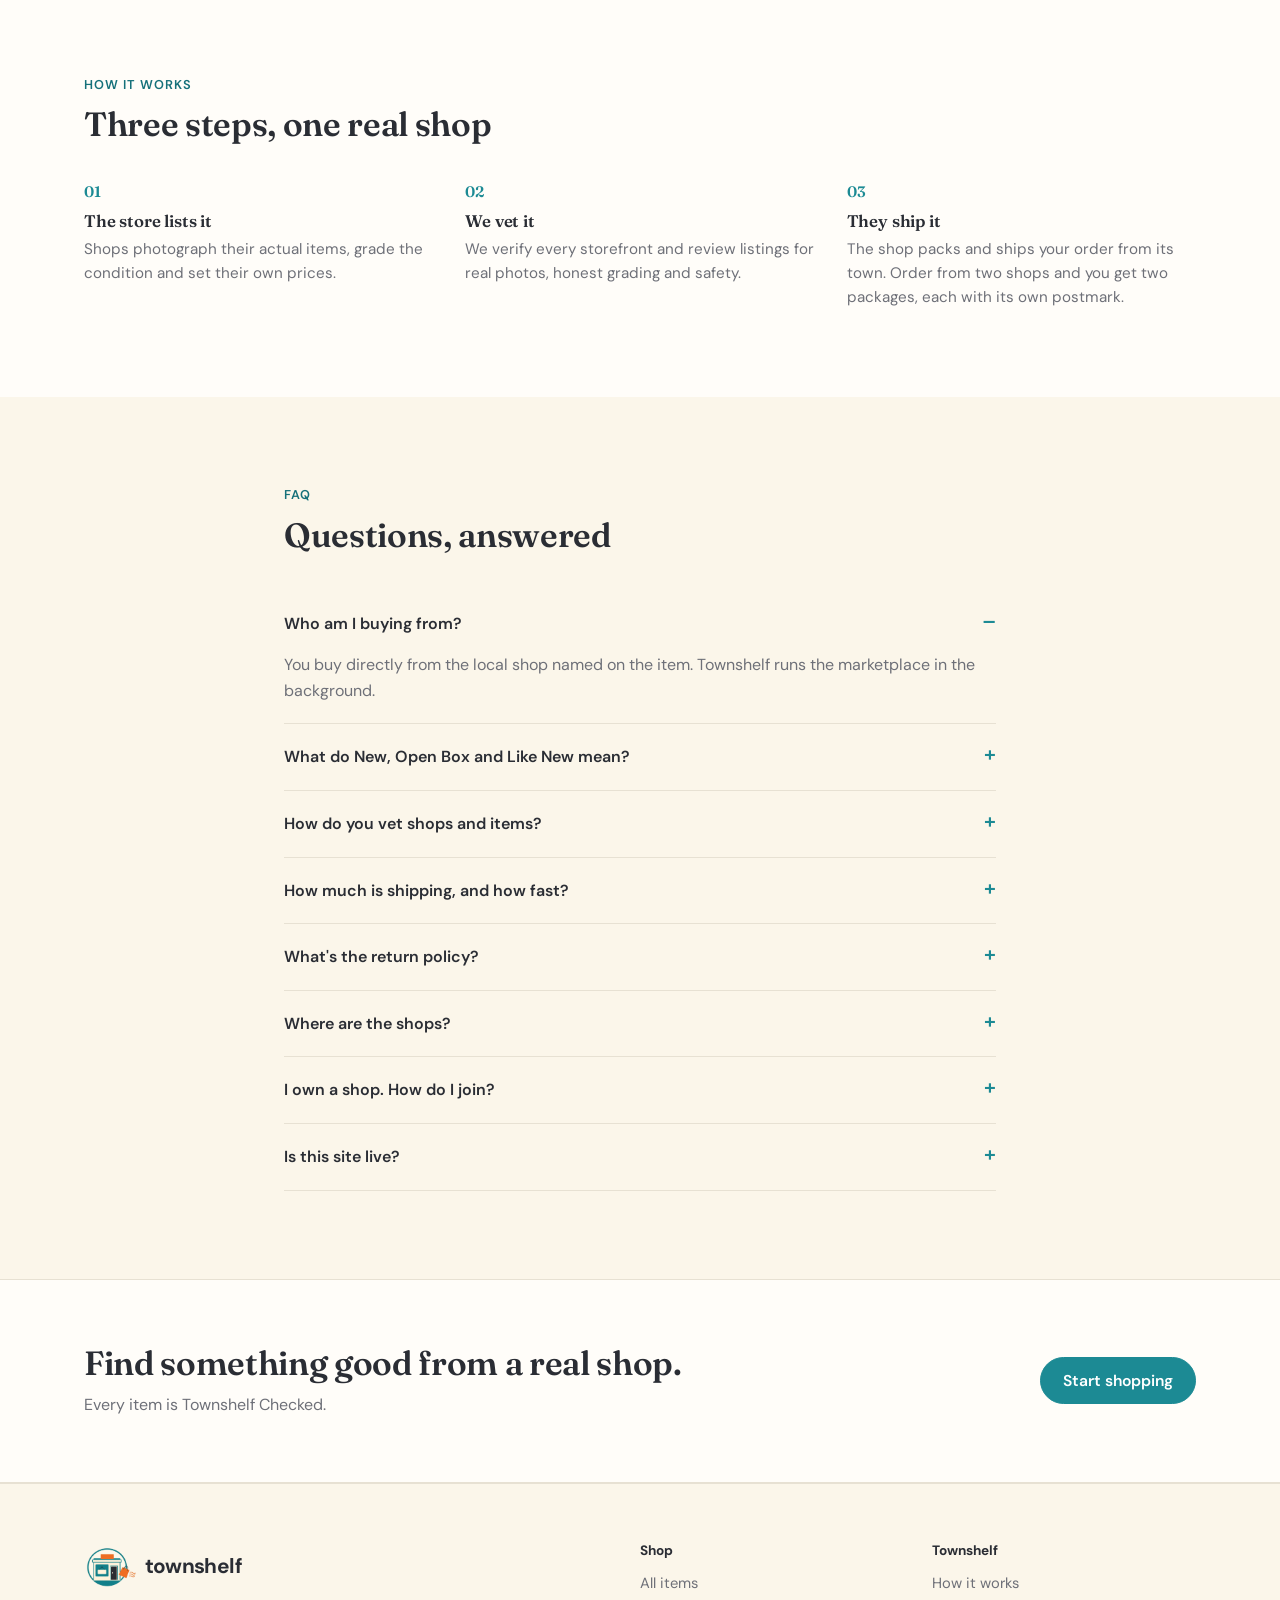
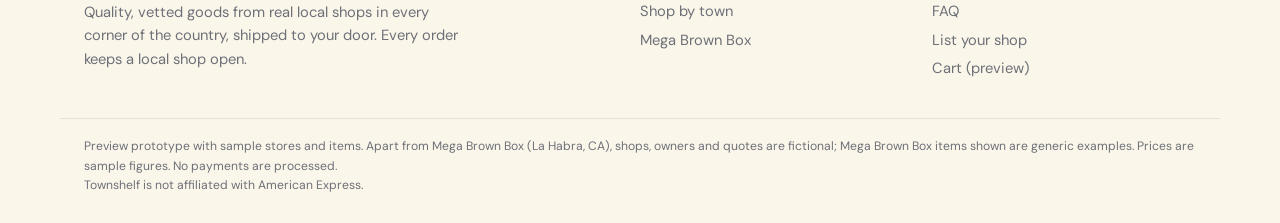
==== commit 89b963fb: "Fix header logo: full uncropped mark with transparent background; regenerate favicons; header check " ====
--- a/about.html
+++ b/about.html
@@ -1,6 +1,6 @@
 <!doctype html><html lang="en"><head><title>About & how it works · Townshelf (preview)</title>
 <meta charset="utf-8"><meta name="viewport" content="width=device-width,initial-scale=1">
-<link rel="icon" href="favicon.png" type="image/png"><link rel="apple-touch-icon" href="assets/apple-touch-icon.png">
+<link rel="icon" href="favicon.png?v=2" type="image/png"><link rel="apple-touch-icon" href="assets/apple-touch-icon.png?v=2">
 <link rel="stylesheet" href="css/style.css">
 <script src="data/data.js"></script><script src="js/art.js"></script><script src="js/app.js"></script>
 </head><body>
--- a/css/style.css
+++ b/css/style.css
@@ -44,8 +44,8 @@
 .preview-banner{background:var(--cream);color:var(--ink);text-align:center;font-size:.78rem;padding:6px 12px;border-bottom:1px solid var(--line)}
 .topbar{background:#fff;border-bottom:1px solid var(--line);position:sticky;top:0;z-index:40}
 .topbar-in{display:flex;align-items:center;gap:22px;height:68px}
-.brand{display:flex;align-items:center;gap:6px;text-decoration:none;color:var(--ink);font:700 1.45rem/1 "DM Sans",sans-serif;letter-spacing:-.03em}
-.brand img{height:38px;width:auto;mix-blend-mode:multiply}
+.brand{display:flex;flex:none;align-items:center;gap:6px;text-decoration:none;color:var(--ink);font:700 1.45rem/1 "DM Sans",sans-serif;letter-spacing:-.03em}
+.brand img{display:block;height:44px;width:auto;max-width:none;flex:none;object-fit:contain;overflow:visible}
 .mainnav{display:flex;gap:2px}
 .mainnav a{color:var(--ink);text-decoration:none;font-weight:500;padding:8px 12px;border-radius:8px;font-size:.95rem}
 .mainnav a:hover,.mainnav a.active{color:var(--teal-d)}
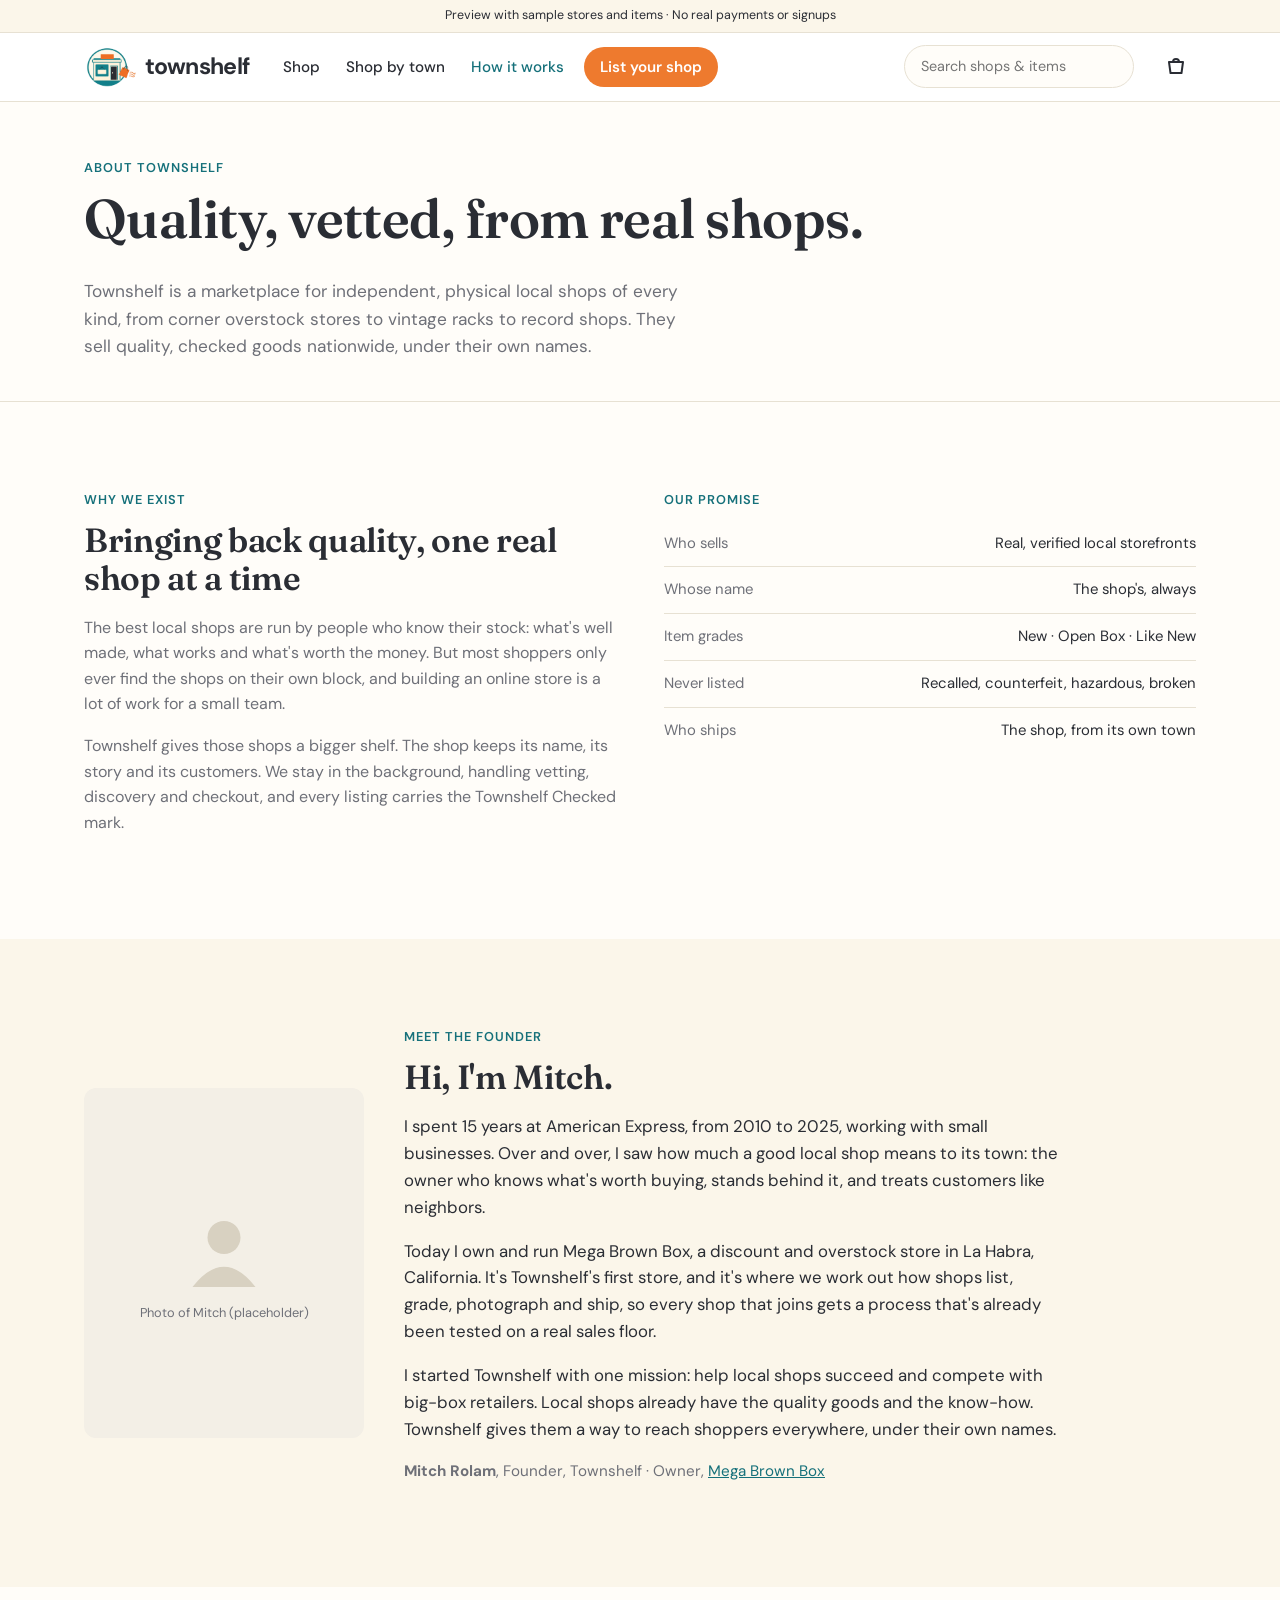
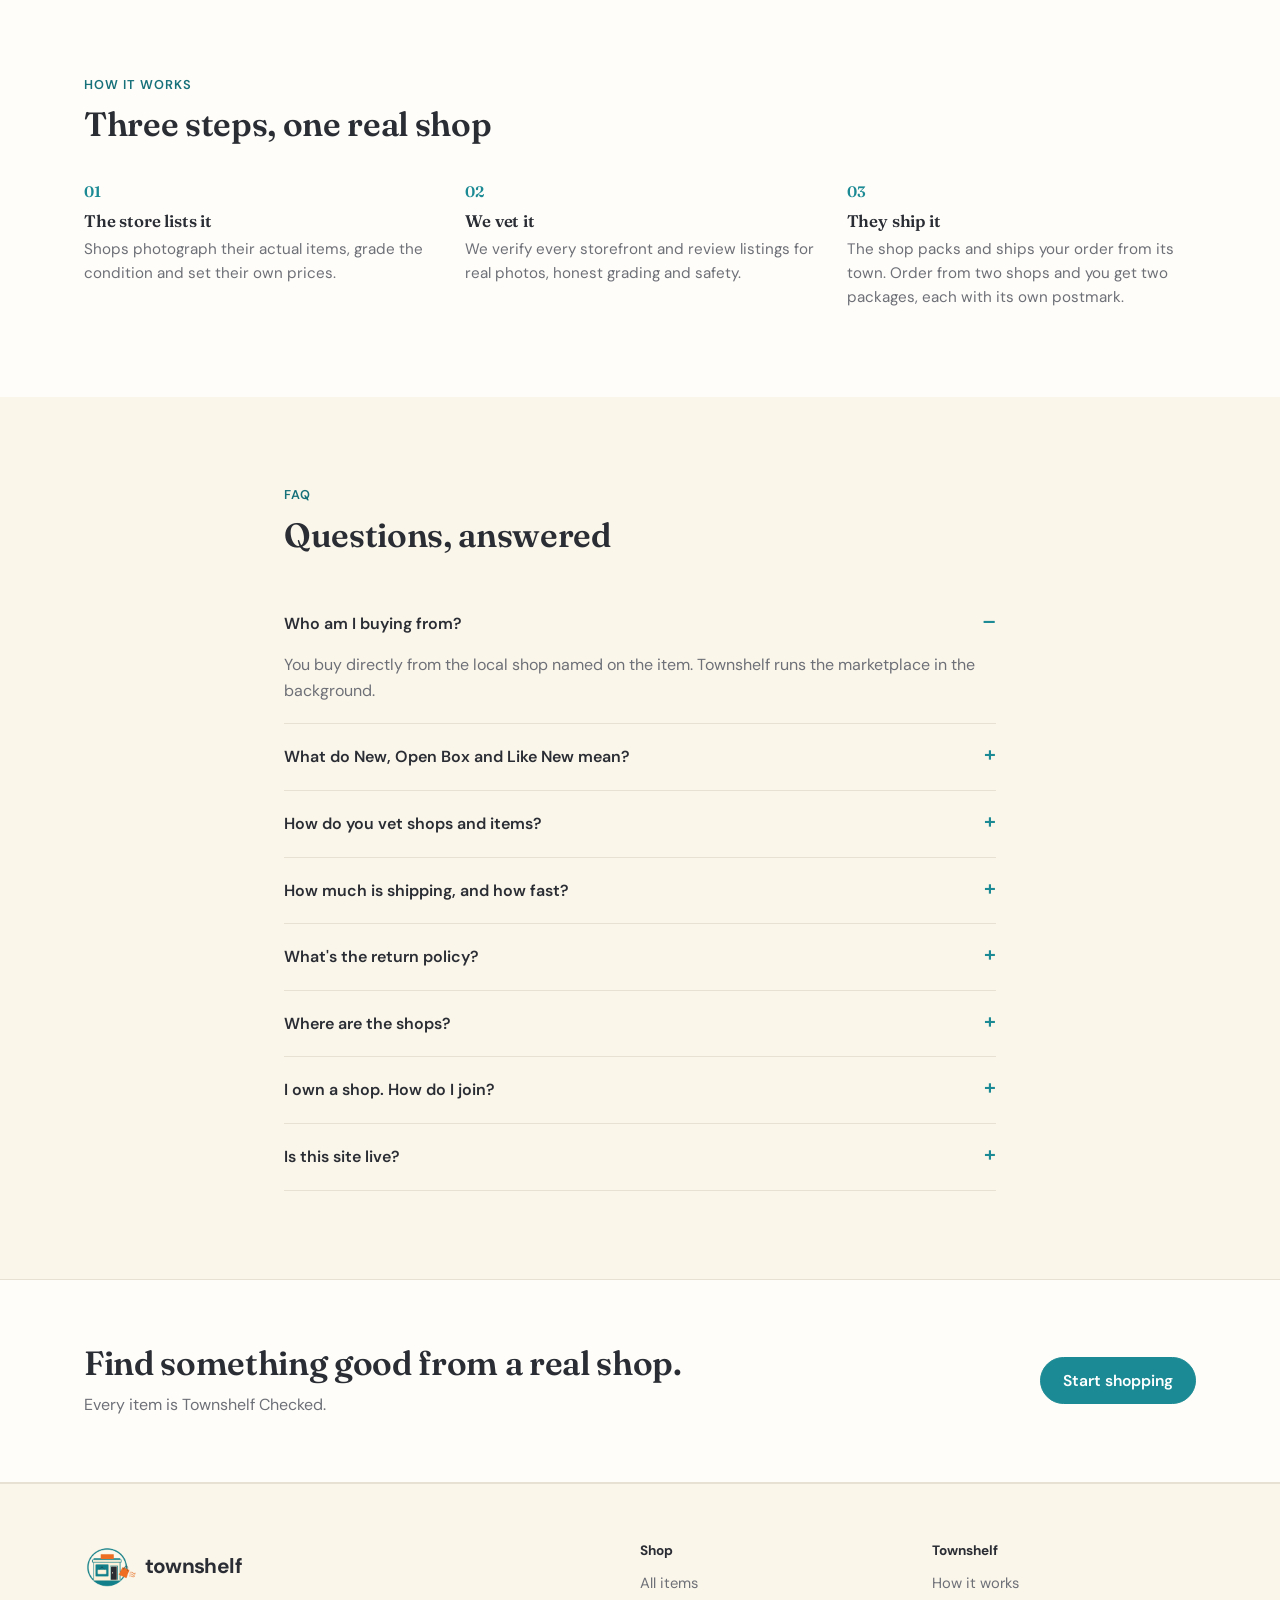
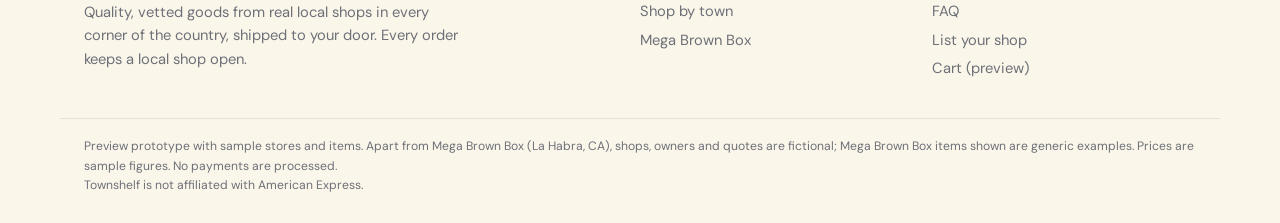
==== commit 6e407246: "Make Townshelf an installable PWA: manifest, icons, offline service worker, update bar, one-time ins" ====
--- a/about.html
+++ b/about.html
@@ -1,8 +1,10 @@
 <!doctype html><html lang="en"><head><title>About & how it works · Townshelf (preview)</title>
 <meta charset="utf-8"><meta name="viewport" content="width=device-width,initial-scale=1">
-<link rel="icon" href="favicon.png?v=2" type="image/png"><link rel="apple-touch-icon" href="assets/apple-touch-icon.png?v=2">
+<link rel="icon" href="favicon.png?v=3" type="image/png"><link rel="apple-touch-icon" href="assets/apple-touch-icon.png?v=3">
+<link rel="manifest" href="manifest.webmanifest"><meta name="theme-color" content="#1C8A94">
+<meta name="mobile-web-app-capable" content="yes"><meta name="apple-mobile-web-app-capable" content="yes"><meta name="apple-mobile-web-app-title" content="Townshelf"><meta name="apple-mobile-web-app-status-bar-style" content="default">
 <link rel="stylesheet" href="css/style.css">
-<script src="data/data.js"></script><script src="js/art.js"></script><script src="js/app.js"></script>
+<script src="data/data.js"></script><script src="js/art.js"></script><script src="js/app.js"></script><script src="js/pwa.js" defer></script>
 </head><body>
 <div id="site-header"></div>
 <main>
--- a/css/style.css
+++ b/css/style.css
@@ -391,3 +391,19 @@
   .usmap .pin .pulse{display:none}
 }
 .browse>*{min-width:0}
+
+/* PWA: install prompt + update bar */
+.btn-sm{padding:7px 14px;font-size:.88rem}
+.pwa-prompt{position:fixed;left:50%;bottom:16px;transform:translateX(-50%);z-index:60;width:min(420px,calc(100% - 24px));display:flex;gap:12px;align-items:flex-start;background:#fff;border:1px solid var(--line);border-radius:16px;box-shadow:0 10px 30px rgba(42,45,52,.14);padding:14px 40px 14px 14px}
+.pwa-prompt img{border-radius:10px;flex:none;border:1px solid var(--line)}
+.pwa-prompt strong{display:block;font-size:.98rem;line-height:1.3}
+.pwa-prompt p{margin:4px 0 0;font-size:.88rem;color:var(--muted)}
+.pwa-prompt p b{color:var(--ink)}
+.pwa-prompt .pwa-install{margin-top:10px}
+.pwa-share{vertical-align:-3px;color:var(--teal-d)}
+.pwa-x{position:absolute;top:6px;right:6px;width:32px;height:32px;border:0;background:none;font-size:1.4rem;line-height:1;color:var(--muted);cursor:pointer;border-radius:8px}
+.pwa-x:hover{background:var(--cream);color:var(--ink)}
+.pwa-anim{opacity:0;transform:translate(-50%,14px);transition:opacity .35s ease,transform .35s ease}
+.pwa-anim.in{opacity:1;transform:translate(-50%,0)}
+.ts-update{position:fixed;left:50%;top:12px;transform:translateX(-50%);z-index:70;display:flex;align-items:center;gap:10px;background:#fff;border:1px solid var(--line);border-radius:999px;box-shadow:0 6px 20px rgba(42,45,52,.12);padding:6px 6px 6px 16px;font-size:.9rem;width:max-content;max-width:calc(100% - 24px)}
+.ts-update .pwa-x{position:static}
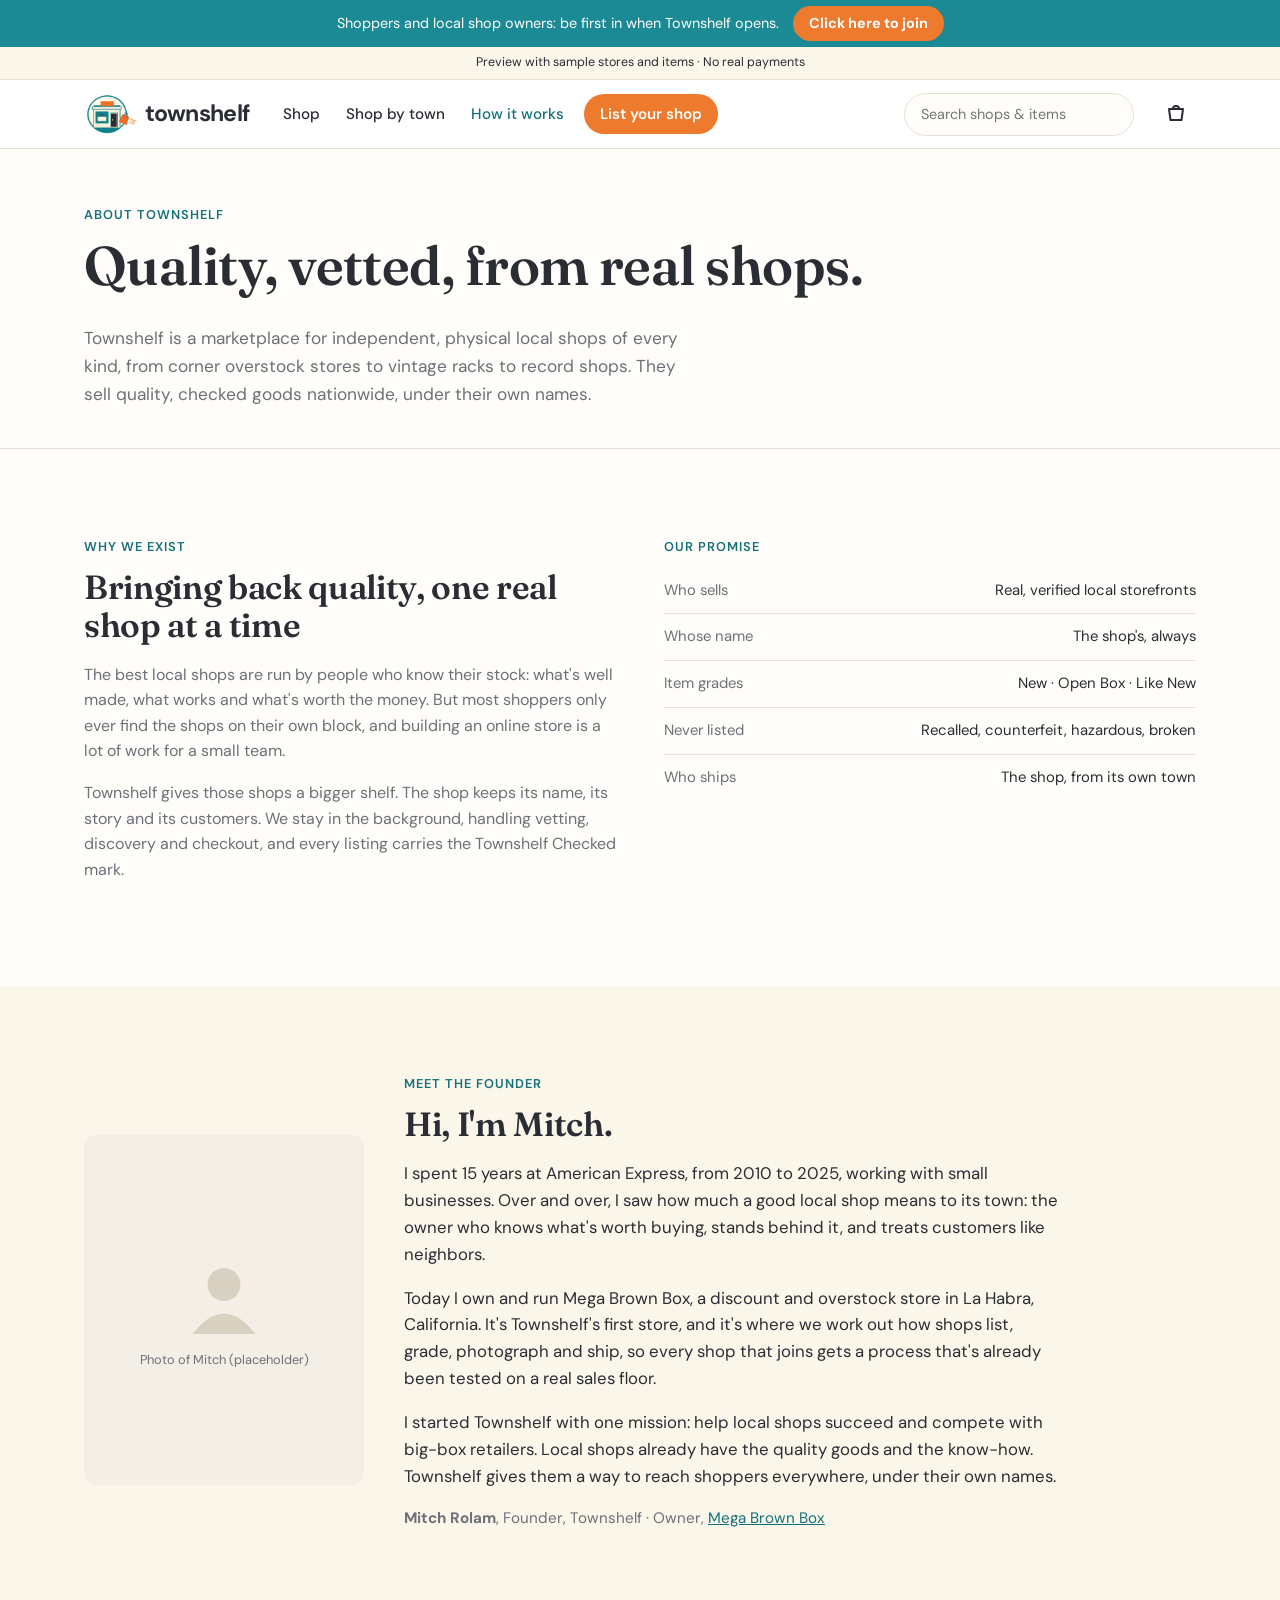
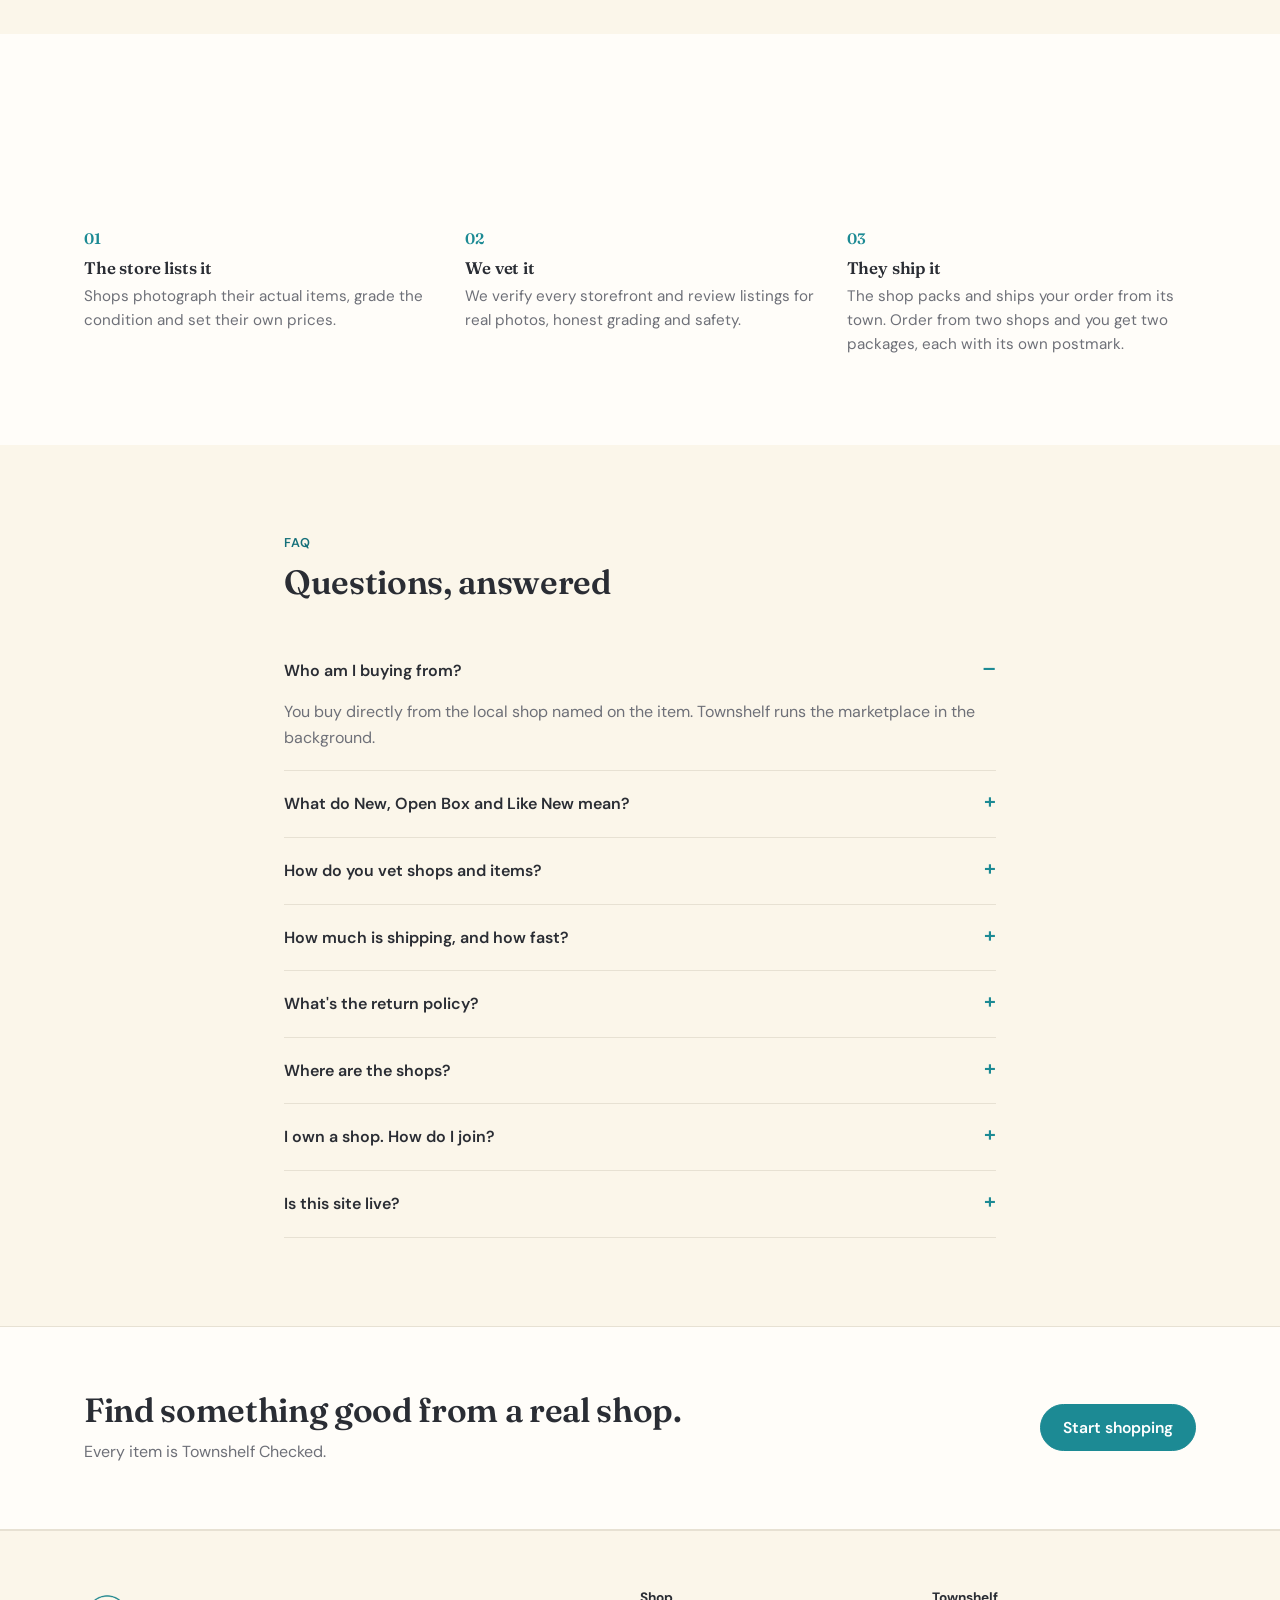
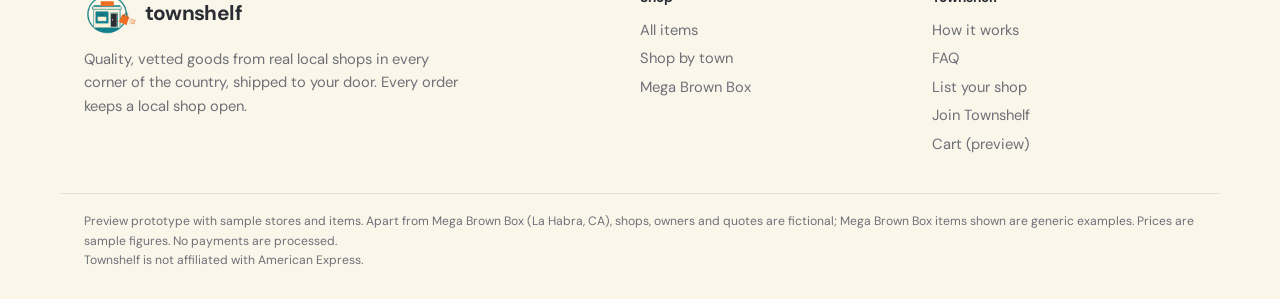
==== commit 359fee13: "Preview: Shopify importer + all 531 in-stock Mega Brown Box products (buy links to megabrownbox.com)" ====
--- a/about.html
+++ b/about.html
@@ -4,7 +4,7 @@
 <link rel="manifest" href="manifest.webmanifest"><meta name="theme-color" content="#1C8A94">
 <meta name="mobile-web-app-capable" content="yes"><meta name="apple-mobile-web-app-capable" content="yes"><meta name="apple-mobile-web-app-title" content="Townshelf"><meta name="apple-mobile-web-app-status-bar-style" content="default">
 <link rel="stylesheet" href="css/style.css">
-<script src="data/data.js"></script><script src="js/art.js"></script><script src="js/app.js"></script><script src="js/pwa.js" defer></script>
+<script src="data/data.js"></script><script src="data/imports/mega-brown-box.js"></script><script src="js/art.js"></script><script src="js/app.js"></script><script src="js/pwa.js" defer></script>
 </head><body>
 <div id="site-header"></div>
 <main>
--- a/css/style.css
+++ b/css/style.css
@@ -179,7 +179,7 @@
 .page-head p{color:var(--muted);max-width:620px;margin:0;font-size:1.08rem}
 
 /* browse */
-.browse{display:grid;gap:32px;padding:40px 0 88px}
+.browse{display:grid;gap:32px;padding-top:40px;padding-bottom:88px}
 @media (min-width:900px){.browse{grid-template-columns:230px 1fr}}
 .filters{align-self:start}
 @media (min-width:900px){.filters{position:sticky;top:96px}}
@@ -407,3 +407,84 @@
 .pwa-anim.in{opacity:1;transform:translate(-50%,0)}
 .ts-update{position:fixed;left:50%;top:12px;transform:translateX(-50%);z-index:70;display:flex;align-items:center;gap:10px;background:#fff;border:1px solid var(--line);border-radius:999px;box-shadow:0 6px 20px rgba(42,45,52,.12);padding:6px 6px 6px 16px;font-size:.9rem;width:max-content;max-width:calc(100% - 24px)}
 .ts-update .pwa-x{position:static}
+
+/* join CTA bar + join form */
+.joinbar{background:var(--teal);color:#fff;font-size:.9rem}
+.joinbar-in{display:flex;align-items:center;justify-content:center;gap:14px;min-height:44px;padding-top:6px;padding-bottom:6px}
+.joinbar-btn{background:var(--orange);color:#fff;font-weight:700;text-decoration:none;padding:6px 16px;border-radius:999px;white-space:nowrap;transition:background .15s,transform .15s}
+.joinbar-btn:hover{background:#d9661b}
+.joinbar-btn:focus-visible{outline:2px solid #fff;outline-offset:2px}
+@media (max-width:640px){.joinbar-txt{font-size:.8rem;line-height:1.3}.joinbar-in{gap:10px;justify-content:space-between}.joinbar-btn{padding:7px 14px;font-size:.88rem}}
+.join-lock,.join-lock body{overflow:hidden}
+.join-modal{position:fixed;inset:0;z-index:80;display:none;align-items:center;justify-content:center;padding:16px}
+.join-modal.open{display:flex}
+.join-scrim{position:absolute;inset:0;background:rgba(42,45,52,.45)}
+.join-panel{position:relative;background:var(--paper);border-radius:18px;box-shadow:0 20px 60px rgba(42,45,52,.25);width:min(560px,100%);max-height:calc(100dvh - 32px);overflow:auto;padding:28px 28px 22px}
+.join-panel h2{margin:0 0 6px;font-size:1.7rem}
+.join-lede{color:var(--muted);margin:0 0 16px;font-size:.95rem}
+.join-x{position:absolute;top:10px;right:10px;width:36px;height:36px;border:0;background:none;font-size:1.6rem;line-height:1;color:var(--muted);cursor:pointer;border-radius:8px}
+.join-x:hover{background:var(--cream);color:var(--ink)}
+#joinForm label{display:block;font-size:.88rem;font-weight:600;margin-bottom:12px}
+#joinForm label i{font-weight:400;color:var(--muted);font-style:normal}
+#joinForm input:not([type=radio]),#joinForm textarea{display:block;width:100%;box-sizing:border-box;margin-top:5px;font:inherit;font-weight:400;font-size:.95rem;padding:10px 12px;border:1px solid var(--line);border-radius:10px;background:#fff;color:var(--ink)}
+#joinForm input:focus,#joinForm textarea:focus{outline:2px solid var(--teal);outline-offset:0;border-color:var(--teal)}
+.join-row{display:grid;grid-template-columns:1fr 1fr;gap:0 12px}
+@media (max-width:520px){.join-row{grid-template-columns:1fr}.join-panel{padding:24px 18px 18px}}
+.join-role{border:0;padding:0;margin:0 0 12px;display:flex;gap:10px;flex-wrap:wrap}
+.join-role legend{font-size:.88rem;font-weight:600;margin-bottom:6px;padding:0}
+#joinForm .join-chip{margin:0;cursor:pointer}
+.join-chip input{position:absolute;opacity:0;pointer-events:none}
+.join-chip span{display:inline-block;padding:8px 18px;border:1px solid var(--line);border-radius:999px;background:#fff;font-weight:600}
+.join-chip input:checked+span{background:var(--teal);border-color:var(--teal);color:#fff}
+.join-chip input:focus-visible+span{outline:2px solid var(--teal);outline-offset:2px}
+.join-owner{background:var(--cream);border-radius:12px;padding:12px 12px 2px;margin-bottom:12px}
+.join-hp{position:absolute;left:-9999px;width:1px;height:1px;overflow:hidden}
+.join-err{color:#B3261E;font-size:.88rem;margin:0 0 10px}
+.join-submit{width:100%}
+.join-fine{font-size:.78rem;color:var(--muted);margin:10px 0 0;text-align:center}
+.join-thanks{text-align:center;padding:20px 6px 8px;outline:none}
+.join-thanks h2{margin:12px 0 6px}
+.join-thanks p{color:var(--muted);margin:0 0 18px}
+
+/* "New local shops loading…" strip (shop listings) */
+.loading-strip{display:flex;align-items:center;gap:12px;flex-wrap:wrap;background:var(--cream);border:1px solid var(--line);border-radius:12px;padding:11px 16px;margin:0 0 18px;font-size:.92rem;color:var(--ink)}
+.loading-strip-white{background:#fff}
+.ls-icon{flex:none;display:block;width:52px;height:52px}
+/* open state is the default (no JS / reduced motion); JS "arms" it closed, then plays once in view */
+.ls-blind,.ls-sign{transform-box:fill-box}
+.ls-blind{transform-origin:50% 0;transform:scaleY(0)}
+.ls-sign{transform-origin:50% 50%}
+.ls-closed{transform:scaleX(0)}
+.ls-armed .ls-blind{transform:scaleY(1)}
+.ls-armed .ls-closed{transform:scaleX(1)}
+.ls-armed .ls-open{transform:scaleX(0)}
+.ls-armed.ls-play .ls-blind{animation:lsBlind .7s cubic-bezier(.5,0,.3,1) .1s forwards}
+.ls-armed.ls-play .ls-closed{animation:lsFlipOut .2s ease-in .8s forwards}
+.ls-armed.ls-play .ls-open{animation:lsFlipIn .25s ease-out 1s forwards}
+@keyframes lsBlind{from{transform:scaleY(1)}to{transform:scaleY(.06)}}
+@keyframes lsFlipOut{from{transform:scaleX(1)}to{transform:scaleX(0)}}
+@keyframes lsFlipIn{from{transform:scaleX(0)}to{transform:scaleX(1)}}
+.ls-text{margin:0;flex:1 1 260px;line-height:1.45}
+.ls-text strong{font-weight:700}
+.ls-text>span{color:var(--muted)}
+.ls-ellipsis i{font-style:normal;animation:lsDots 1.4s infinite both}
+.ls-ellipsis i:nth-child(2){animation-delay:.2s}.ls-ellipsis i:nth-child(3){animation-delay:.4s}
+@keyframes lsDots{0%,80%,100%{opacity:.2}40%{opacity:1}}
+.ls-link{flex:none;font-weight:600;color:var(--teal-d);text-decoration:none;white-space:nowrap}
+.ls-link:hover{text-decoration:underline}
+@media (max-width:640px){.loading-strip{align-items:flex-start;padding:12px 14px;gap:4px 12px}.ls-icon{width:46px;height:46px}.ls-text{flex-basis:calc(100% - 62px)}.ls-link{margin-left:58px}}
+@media (prefers-reduced-motion:reduce){.ls-ellipsis i,.ls-armed.ls-play .ls-blind,.ls-armed.ls-play .ls-sign{animation:none}.ls-ellipsis i{opacity:1}.ls-armed .ls-blind{transform:scaleY(0)}.ls-armed .ls-closed{transform:scaleX(0)}.ls-armed .ls-open{transform:scaleX(1)}}
+
+/* "Coming soon: Shop by video" teaser */
+.soon-pill{display:inline-block;background:var(--orange);color:#fff;font-size:.72rem;font-weight:700;letter-spacing:.04em;text-transform:uppercase;padding:3px 10px;border-radius:999px;vertical-align:2px;line-height:1.4}
+.vid-teaser{display:flex;align-items:center;gap:18px;flex-wrap:wrap;background:#fff;border:1px solid var(--line);border-radius:16px;padding:20px 24px;margin-top:28px}
+.vid-teaser-ico{flex:none;width:56px;height:56px;border-radius:50%;background:var(--teal-l);display:flex;align-items:center;justify-content:center}
+.vid-teaser-body{flex:1 1 320px}
+.vid-teaser-body h3{margin:8px 0 4px;font-size:1.25rem}
+.vid-teaser-body p{margin:0;color:var(--muted)}
+.vid-teaser-link{flex:none;font-weight:600}
+@media (max-width:640px){.vid-teaser{padding:18px;gap:14px;align-items:flex-start}.vid-teaser-ico{width:46px;height:46px}.vid-teaser-body{flex-basis:calc(100% - 60px)}.vid-teaser-link{margin-left:60px}}
+.vid-line{display:flex;gap:10px;align-items:flex-start;background:var(--cream);border:1px solid var(--line);border-radius:12px;padding:12px 14px;margin:0 0 18px;font-size:.88rem}
+.vid-line .vid-ico{flex:none;margin-top:2px}
+.vid-line p{margin:0;line-height:1.5}
+.vid-line .soon-pill{margin-right:4px}
